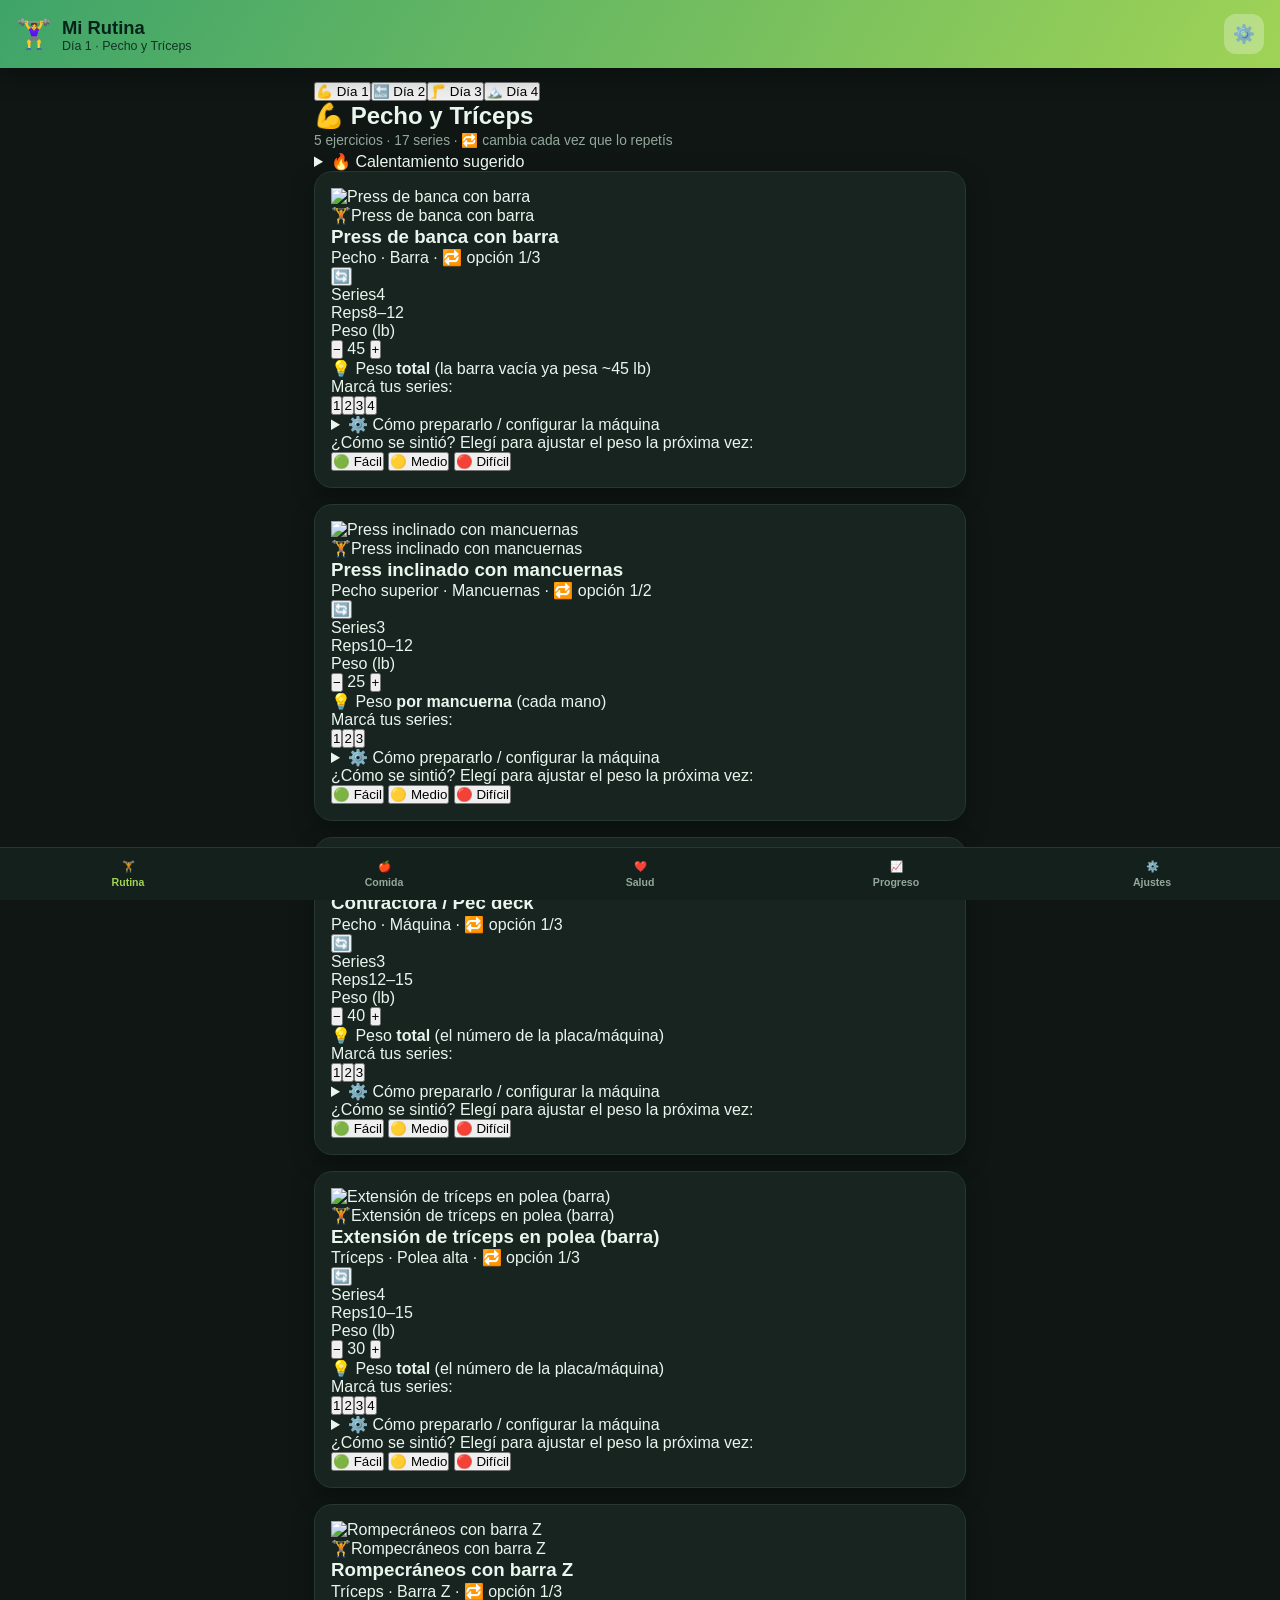
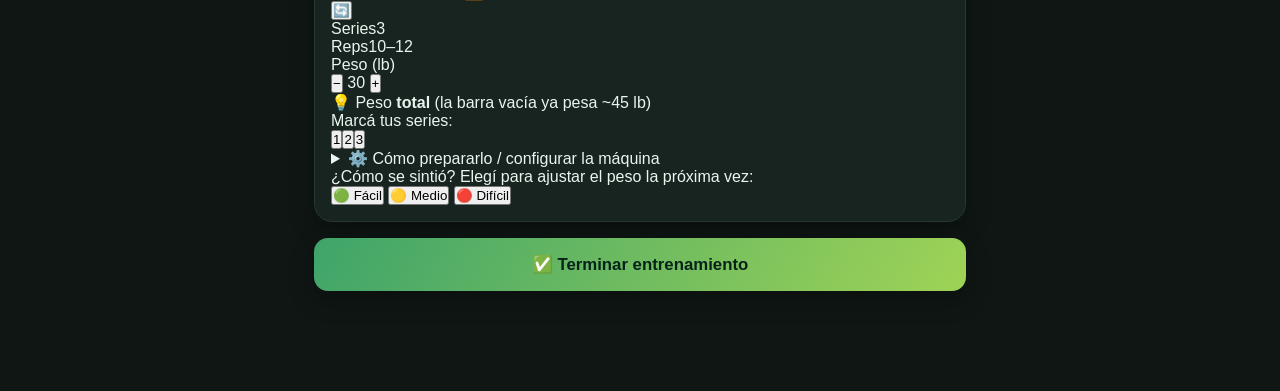
==== index.html @ 4eaa27d8 "Botón "Cargar mi receta" y sección "Romper ayuno" - 📋 Cargar mi receta: agrega los suplementos de la" ====
<!DOCTYPE html>
<html lang="es">
<head>
  <meta charset="UTF-8">
  <meta name="viewport" content="width=device-width, initial-scale=1.0, viewport-fit=cover">
  <meta name="theme-color" content="#0f1220">
  <title>Mi Rutina de Hipertrofia</title>
  <link rel="manifest" href="manifest.webmanifest">
  <link rel="icon" href="icon.svg" type="image/svg+xml">
  <link rel="apple-touch-icon" href="icon.svg">
  <link rel="stylesheet" href="css/styles.css">
</head>
<body>
  <!-- ================= HEADER ================= -->
  <header class="app-header">
    <div class="brand">
      <span class="logo">🏋️‍♀️</span>
      <div>
        <h1>Mi Rutina</h1>
        <p class="subtitle" id="headerSub">Hipertrofia · 4 días</p>
      </div>
    </div>
    <button class="icon-btn" id="settingsBtn" aria-label="Ajustes">⚙️</button>
  </header>

  <div id="storageWarn" class="storage-warn hidden">
    ⚠️ <strong>Tu navegador no está guardando los datos.</strong> Tus registros (agua, comida, entrenamientos) se van a perder al cerrar.
    Suele pasar en <strong>modo privado de Safari</strong>: salí del modo privado, o agregá la app a la pantalla de inicio. No borres los datos del sitio.
  </div>

  <!-- ================= VISTA: RUTINA ================= -->
  <main id="view-routine" class="view">
    <div class="day-tabs" id="dayTabs"></div>
    <div class="day-head" id="dayHead"></div>
    <div id="insightBanner" class="insight hidden"></div>
    <details class="warmup" id="warmupBox">
      <summary>🔥 Calentamiento sugerido</summary>
      <ul id="warmupList"></ul>
    </details>
    <div id="exerciseList" class="exercise-list"></div>
    <div class="finish-wrap">
      <button id="finishBtn" class="btn-primary big">✅ Terminar entrenamiento</button>
    </div>
  </main>

  <!-- ================= VISTA: PROGRESO ================= -->
  <main id="view-progress" class="view hidden">
    <h2 class="view-title">📈 Tu progreso</h2>
    <div class="stat-grid">
      <div class="stat"><span class="stat-num" id="statStreak">0</span><span class="stat-lbl">racha (días seguidos)</span></div>
      <div class="stat"><span class="stat-num" id="statSessions">0</span><span class="stat-lbl">entrenamientos</span></div>
      <div class="stat"><span class="stat-num" id="statVolume">0</span><span class="stat-lbl">volumen última sesión (lb)</span></div>
    </div>

    <section class="card">
      <h3>📊 Cumplimiento</h3>
      <div class="range-toggle">
        <button data-range="7" class="active">Semana</button>
        <button data-range="30">Mes</button>
      </div>
      <div class="comp-block">
        <h4>💧 Agua <span class="comp-pct" id="compWaterPct"></span></h4>
        <div id="compWater" class="chart"></div>
      </div>
      <div class="comp-block">
        <h4>💊 Vitaminas <span class="comp-pct" id="compSuppPct"></span></h4>
        <div id="compSupp" class="chart"></div>
      </div>
      <div class="comp-block">
        <h4>🍎 Porciones (macros) <span class="comp-pct" id="compPortPct"></span></h4>
        <div id="compPort" class="chart"></div>
      </div>
    </section>

    <section class="card">
      <h3>Volumen por sesión</h3>
      <div id="volChart" class="chart"></div>
    </section>

    <section class="card">
      <h3>⚖️ Peso corporal</h3>
      <div class="bw-form">
        <input type="number" id="bwInput" inputmode="decimal" placeholder="Ej: 62.5" step="0.1">
        <select id="bwUnit"><option value="kg">kg</option><option value="lb">lb</option></select>
        <button class="btn-primary" id="bwSave">Guardar</button>
      </div>
      <div id="bwChart" class="chart"></div>
    </section>

    <section class="card">
      <h3>🤸 Registrar otra actividad</h3>
      <p class="muted">¿Hiciste pilates, flow, pádel, cardio…? Registralo (cuenta para tu racha).</p>
      <div class="act-form">
        <select id="actType">
          <option>Pilates</option><option>Yoga / Flow</option><option>Pádel</option>
          <option>Spinning</option><option>Cardio</option><option>Caminata</option>
          <option>Funcional</option><option>Natación</option><option>Baile</option><option>Otro</option>
        </select>
        <input id="actMin" type="number" inputmode="numeric" placeholder="min">
        <button class="btn-primary" id="actAdd">Agregar</button>
      </div>
    </section>

    <section class="card">
      <h3>🕓 Historial reciente</h3>
      <div id="historyList" class="history"></div>
    </section>
  </main>

  <!-- ================= VISTA: AJUSTES ================= -->
  <main id="view-settings" class="view hidden">
    <h2 class="view-title">⚙️ Ajustes</h2>
    <section class="card">
      <label class="row-toggle">
        <span>Tema oscuro</span>
        <input type="checkbox" id="darkToggle" checked>
      </label>
      <label class="row-toggle">
        <span>Sonido del temporizador</span>
        <input type="checkbox" id="soundToggle" checked>
      </label>
      <label class="row-toggle">
        <span>Animar demostraciones</span>
        <input type="checkbox" id="animToggle" checked>
      </label>
      <label class="row-toggle">
        <span>🔁 Rotar ejercicios al repetir el día</span>
        <input type="checkbox" id="rotateToggle" checked>
      </label>
      <label class="row-toggle">
        <span>💍 Adaptar entrenamiento con Oura</span>
        <input type="checkbox" id="ouraAdaptToggle" checked>
      </label>
      <label class="row-toggle">
        <span>🌙 Adaptar entrenamiento con mi ciclo</span>
        <input type="checkbox" id="cycleAdaptToggle" checked>
      </label>
    </section>
    <section class="card">
      <h3>Tus datos</h3>
      <p class="muted">Todo se guarda solo en este celular. Exportá para tener un respaldo.</p>
      <div class="btn-row">
        <button class="btn-ghost" id="exportBtn">⬇️ Exportar respaldo</button>
        <button class="btn-ghost" id="importBtn">⬆️ Importar respaldo</button>
        <input type="file" id="importFile" accept="application/json" hidden>
      </div>
      <button class="btn-danger" id="resetBtn">🗑️ Borrar todo y reiniciar</button>
    </section>
    <section class="card">
      <h3>Sobre esta app</h3>
      <p class="muted">Rutina de hipertrofia de 4 días por semana, sin abdomen. Los pesos y repeticiones son una guía inicial: ajustalos a tu nivel. Ante dolor o dudas, consultá a un profesional.</p>
      <p class="muted" style="margin-top:10px">Versión: <strong id="appVer">—</strong></p>
    </section>
  </main>

  <!-- ================= VISTA: COMIDA ================= -->
  <main id="view-comida" class="view hidden">
    <h2 class="view-title">🍎 Comida</h2>

    <section class="card">
      <h3>Porciones de hoy <span class="today-tag" id="portionsDate"></span></h3>
      <p class="muted">Sumá cada porción que comés. Las metas son las de tu plan. <button class="reset-day" id="resetPortions">↺ reiniciar hoy</button></p>
      <div id="portionTracker"></div>
    </section>

    <section class="card">
      <h3>📋 Porciones por comida (tu plan)</h3>
      <div class="table-wrap">
        <table class="ptable">
          <thead><tr><th>Grupo</th><th>Des.</th><th>Comida</th><th>Cena</th></tr></thead>
          <tbody>
            <tr><td>Verduras</td><td>2</td><td>2</td><td>1</td></tr>
            <tr><td>Frutas</td><td>1</td><td>–</td><td>–</td></tr>
            <tr><td>Cereales / tubérc. / legum.</td><td>2</td><td>3</td><td>2–3</td></tr>
            <tr><td>Proteína</td><td>3</td><td>6</td><td>3</td></tr>
            <tr><td>Grasa y/o semillas</td><td>2</td><td>2</td><td>2</td></tr>
          </tbody>
        </table>
      </div>
    </section>

    <section class="card">
      <h3>⚖️ Registrar comida / gramajes</h3>
      <p class="muted">Buscá lo que comiste, mirá cuánto es 1 porción y tocá <strong>＋</strong> para sumarla a tu día.</p>
      <input id="equivSearch" class="full-input" placeholder="Ej: fage, arroz, carne, papa…">
      <div id="equivList"></div>
    </section>

    <section class="card">
      <h3>🔎 Buscar producto / marca (online)</h3>
      <p class="muted">Buscá un producto envasado. Uso la base abierta Open Food Facts y estimo tus porciones a partir de sus macros. Los carbohidratos se estiman como Cereales.</p>
      <div class="off-search">
        <input id="offSearch" class="full-input" placeholder="Ej: yogurt fage, barra proteica, avena…">
        <button class="btn-primary" id="offBtn">Buscar</button>
      </div>
      <div id="offResults"></div>
    </section>
  </main>

  <!-- ================= VISTA: SALUD ================= -->
  <main id="view-salud" class="view hidden">
    <h2 class="view-title">❤️ Salud</h2>
    <p class="muted" style="margin:0 4px 14px">Tus registros del día. Todo se guarda <strong>solo en este celular</strong>.</p>

    <section class="card">
      <h3>💧 Agua de hoy <span class="today-tag" id="waterDate"></span> <button class="reset-day" id="resetWater">↺ reiniciar</button></h3>
      <div class="water-row">
        <button class="w-btn big" id="waterMinus">−</button>
        <div class="water-count"><span id="waterCount">0</span><span class="water-goal"> / <span id="waterGoal">8</span> vasos</span></div>
        <button class="w-btn big" id="waterPlus">+</button>
      </div>
      <div class="water-dots" id="waterDots"></div>
      <label class="goal-label" style="margin-top:14px">Meta de vasos por día (1 vaso ≈ 250 ml)
        <input type="number" id="waterGoalInput" min="1" max="20" value="8">
      </label>
    </section>

    <section class="card">
      <h3>🍵 Romper ayuno</h3>
      <p class="muted">Marcá lo que tomás al romper el ayuno. Se reinicia cada día.</p>
      <div id="breakList"></div>
      <div class="supp-add" style="margin-top:8px"><input id="breakInput" class="full-input" placeholder="Agregar (ej: colágeno)…"><button class="btn-primary" id="breakAdd">＋</button></div>
    </section>

    <section class="card">
      <h3>💊 Vitaminas / Suplementos de hoy</h3>
      <p class="muted">Marcá la palomita cuando lo tomes. Se reinicia cada día.</p>
      <button class="btn-ghost" id="recetaBtn" style="margin-bottom:12px">📋 Cargar mi receta</button>
      <div class="supp-slot">
        <h4>🌅 Mañana</h4>
        <div id="suppList-manana"></div>
        <div class="supp-add"><input id="suppInput-manana" class="full-input" placeholder="Agregar a la mañana…"><button class="btn-primary" data-add="manana">＋</button></div>
      </div>
      <div class="supp-slot">
        <h4>☀️ Tarde</h4>
        <div id="suppList-tarde"></div>
        <div class="supp-add"><input id="suppInput-tarde" class="full-input" placeholder="Agregar a la tarde…"><button class="btn-primary" data-add="tarde">＋</button></div>
      </div>
      <div class="supp-slot">
        <h4>🌙 Noche</h4>
        <div id="suppList-noche"></div>
        <div class="supp-add"><input id="suppInput-noche" class="full-input" placeholder="Agregar a la noche…"><button class="btn-primary" data-add="noche">＋</button></div>
      </div>
    </section>

    <section class="card">
      <h3>💍 Oura</h3>
      <div id="ouraConnected" class="hidden">
        <div class="stat-grid">
          <div class="stat"><span class="stat-num" id="oReady">–</span><span class="stat-lbl">Readiness</span></div>
          <div class="stat"><span class="stat-num" id="oSleep">–</span><span class="stat-lbl">Sueño</span></div>
          <div class="stat"><span class="stat-num" id="oSteps">–</span><span class="stat-lbl">Pasos 👟</span></div>
        </div>
        <p class="muted" id="ouraMsg"></p>
        <div class="btn-row">
          <button class="btn-ghost" id="ouraRefresh">🔄 Actualizar</button>
          <button class="btn-ghost" id="ouraForget">Desconectar</button>
        </div>
      </div>
      <div id="ouraSetup">
        <p class="muted">Pegá tu <strong>Personal Access Token</strong> de Oura. Lo generás gratis en <strong>cloud.ouraring.com → Personal Access Tokens</strong>. Queda guardado solo en tu celular 🔒.</p>
        <input type="text" id="ouraToken" placeholder="Token de Oura" class="full-input" autocomplete="off">
        <details class="ex-setup" style="margin-top:8px">
          <summary>¿Da error al conectar? (proxy)</summary>
          <p class="muted">Si Oura bloquea la conexión desde el navegador, pegá acá la URL de un proxy (te ayudo a crearlo gratis):</p>
          <input type="text" id="ouraProxy" placeholder="https://tu-proxy.workers.dev" class="full-input" autocomplete="off">
        </details>
        <button class="btn-primary big" id="ouraConnect" style="margin-top:10px">Conectar Oura</button>
      </div>
    </section>

    <section class="card">
      <h3>🌙 Mi ciclo</h3>
      <div class="profile-grid">
        <label>Inicio de la última regla
          <input type="date" id="cStart">
        </label>
        <label>Duración del ciclo (días)
          <input type="number" id="cLen" min="20" max="45" value="28">
        </label>
        <label>Días de regla
          <input type="number" id="cPer" min="2" max="10" value="5">
        </label>
      </div>
      <button class="btn-primary big" id="cSave" style="margin-top:12px">Guardar mi ciclo</button>
      <div id="cycleResult" class="hidden">
        <div class="phase-badge" id="phaseBadge"></div>
        <div class="health-detail" id="cycleDetail"></div>
      </div>
      <p class="muted" style="margin-top:10px">💡 Es una guía: la ciencia del ciclo y el entrenamiento todavía es mixta y cada cuerpo es distinto. Combinalo siempre con cómo te sentís.</p>
    </section>

    <section class="card">
      <h3>⚖️ Registrar peso de hoy</h3>
      <div class="bw-form">
        <input type="number" id="bwInput2" inputmode="decimal" placeholder="Ej: 64.4" step="0.1">
        <select id="bwUnit2"><option value="kg">kg</option><option value="lb">lb</option></select>
        <button class="btn-primary" id="bwSave2">Guardar</button>
      </div>
      <p class="muted">Podés ver la evolución en la pestaña <strong>Progreso</strong>.</p>
    </section>

    <section class="card">
      <h3>Tu perfil</h3>
      <div class="profile-grid">
        <label>Sexo
          <select id="pSex"><option value="F">Mujer</option><option value="M">Hombre</option></select>
        </label>
        <label>Edad
          <input type="number" id="pAge" inputmode="numeric" placeholder="29">
        </label>
        <label>Altura (cm)
          <input type="number" id="pHeight" inputmode="numeric" placeholder="156">
        </label>
        <label>Peso (kg)
          <input type="number" id="pWeight" inputmode="decimal" step="0.1" placeholder="64.4">
        </label>
        <label>% Grasa (opcional)
          <input type="number" id="pFat" inputmode="decimal" step="0.1" placeholder="41">
        </label>
        <label>Actividad
          <select id="pAct">
            <option value="1.2">Sedentaria</option>
            <option value="1.375" selected>Ligera (1-3 días)</option>
            <option value="1.55">Moderada (3-5 días)</option>
            <option value="1.725">Alta (6-7 días)</option>
          </select>
        </label>
      </div>
      <label class="goal-label">Mi objetivo
        <select id="pGoal">
          <option value="perder">Bajar grasa</option>
          <option value="recomp" selected>Recomposición (bajar grasa + músculo)</option>
          <option value="ganar">Ganar músculo</option>
        </select>
      </label>
      <button class="btn-primary big" id="pSave" style="margin-top:12px">Calcular mis objetivos</button>
    </section>

    <section class="card hidden" id="healthResults">
      <h3>Tus objetivos personalizados</h3>
      <div class="stat-grid">
        <div class="stat"><span class="stat-num" id="rProtein">–</span><span class="stat-lbl">proteína g/día 🥩</span></div>
        <div class="stat"><span class="stat-num" id="rKcal">–</span><span class="stat-lbl">calorías/día 🔥</span></div>
        <div class="stat"><span class="stat-num" id="rImc">–</span><span class="stat-lbl">IMC</span></div>
      </div>
      <div class="health-detail" id="healthDetail"></div>
      <p class="muted" style="margin-top:12px">💡 Es una guía general basada en fórmulas estándar, no una indicación médica. Para un plan a medida consultá a un nutricionista o médico.</p>
    </section>
  </main>

  <!-- ================= TEMPORIZADOR DE DESCANSO ================= -->
  <div id="restBar" class="rest-bar hidden">
    <span class="rest-label">Descanso</span>
    <span class="rest-time" id="restTime">01:30</span>
    <button class="rest-btn" id="restMinus">-15s</button>
    <button class="rest-btn" id="restPlus">+15s</button>
    <button class="rest-btn skip" id="restSkip">Saltar</button>
  </div>

  <!-- ================= NAV INFERIOR ================= -->
  <nav class="bottom-nav">
    <button class="nav-btn active" data-view="routine"><span>🏋️</span>Rutina</button>
    <button class="nav-btn" data-view="comida"><span>🍎</span>Comida</button>
    <button class="nav-btn" data-view="salud"><span>❤️</span>Salud</button>
    <button class="nav-btn" data-view="progress"><span>📈</span>Progreso</button>
    <button class="nav-btn" data-view="settings"><span>⚙️</span>Ajustes</button>
  </nav>

  <!-- ================= MODAL: CAMBIAR EJERCICIO ================= -->
  <div id="swapModal" class="modal hidden">
    <div class="modal-card">
      <div class="modal-head">
        <h3>Cambiar ejercicio</h3>
        <button class="icon-btn" id="swapClose">✕</button>
      </div>
      <div id="swapOptions" class="swap-options"></div>
    </div>
  </div>

  <!-- Toast -->
  <div id="toast" class="toast hidden"></div>

  <script src="js/data.js"></script>
  <script src="js/app.js"></script>
</body>
</html>
---- css/styles.css ----
/* ============================================================
   SuperCasa — estilos
   ============================================================ */
:root {
  --bg: #0f1614;
  --bg2: #14201b;
  --card: #182420;
  --card2: #1f2f28;
  --txt: #eaf5ee;
  --muted: #93a89c;
  --accent: #3fa46a;
  --accent2: #9fd356;
  --line: #26382f;
  --green: #34d399;
  --yellow: #fbbf24;
  --red: #f87171;
  --radius: 18px;
  --shadow: 0 8px 24px rgba(0,0,0,.28);
}
body.light {
  --bg: #f4f7f2; --bg2: #ffffff; --card: #ffffff; --card2: #eef4ea;
  --txt: #16231d; --muted: #5c6f64; --line: #dfe8dc; --shadow: 0 6px 20px rgba(40,80,60,.10);
}

* { box-sizing: border-box; margin: 0; padding: 0; }
html, body { -webkit-text-size-adjust: 100%; max-width: 100%; overflow-x: hidden; }
input, select, textarea { max-width: 100%; font-family: inherit; }
body {
  font-family: -apple-system, BlinkMacSystemFont, "Segoe UI", Roboto, "Helvetica Neue", Arial, sans-serif;
  background: var(--bg);
  color: var(--txt);
  padding-bottom: 92px;
  min-height: 100vh;
  -webkit-tap-highlight-color: transparent;
  transition: background .25s, color .25s;
}
h1, h2, h3, h4 { line-height: 1.25; }
.muted { color: var(--muted); font-size: .86rem; line-height: 1.5; }
.hidden { display: none !important; }
.center { text-align: center; }

/* ---------- Header ---------- */
.app-header {
  position: sticky; top: 0; z-index: 30;
  display: flex; align-items: center; justify-content: space-between;
  padding: 14px 16px;
  padding-top: max(14px, env(safe-area-inset-top));
  background: linear-gradient(120deg, var(--accent), var(--accent2));
  color: #06231a;
  box-shadow: var(--shadow);
}
.brand { display: flex; align-items: center; gap: 10px; }
.logo { font-size: 1.8rem; }
.app-header h1 { font-size: 1.15rem; font-weight: 800; }
.subtitle { font-size: .78rem; opacity: .85; }
.icon-btn {
  background: rgba(255,255,255,.28); border: none; color: #06231a;
  width: 40px; height: 40px; border-radius: 12px; font-size: 1.1rem; cursor: pointer;
}
.storage-warn { background: color-mix(in srgb, var(--red) 90%, #000); color: #fff; font-size: .82rem; line-height: 1.45; padding: 12px 16px; }

/* ---------- Vistas ---------- */
.view { max-width: 680px; margin: 0 auto; padding: 14px 14px 8px; }
.view-title { font-size: 1.3rem; margin: 6px 4px 6px; }
.view-sub { margin: 0 4px 14px; }

/* ---------- Banner recordatorio ---------- */
.reminder {
  background: linear-gradient(120deg, color-mix(in srgb, var(--accent) 26%, var(--card)), color-mix(in srgb, var(--accent2) 26%, var(--card)));
  border: 1px solid var(--line); border-radius: 14px; padding: 14px; margin: 0 4px 14px;
  display: flex; flex-direction: column; gap: 10px;
}
.reminder p { font-size: .9rem; line-height: 1.45; }
.reminder .btn-row { margin: 0; }

/* ---------- Card genérica ---------- */
.card { background: var(--card); border: 1px solid var(--line); border-radius: var(--radius); box-shadow: var(--shadow); }
.view .card { padding: 16px; margin-bottom: 16px; }
.view .card > h3 { font-size: 1rem; margin-bottom: 12px; }
.card-head { display: flex; justify-content: space-between; align-items: center; gap: 10px; margin-bottom: 12px; }
.card-head h3 { font-size: 1rem; }

/* ---------- Botones ---------- */
.btn-primary {
  background: linear-gradient(120deg, var(--accent), var(--accent2)); color: #06231a; border: none;
  border-radius: 14px; padding: 12px 18px; font-size: .95rem; font-weight: 800; cursor: pointer;
}
.btn-primary.big { width: 100%; padding: 16px; font-size: 1.05rem; box-shadow: var(--shadow); }
.btn-ghost { background: var(--card2); border: 1px solid var(--line); color: var(--txt); border-radius: 12px; padding: 10px 14px; font-size: .88rem; cursor: pointer; }
.btn-ghost.sm { padding: 7px 10px; font-size: .78rem; border-radius: 10px; }
.btn-danger { background: color-mix(in srgb, var(--red) 85%, #000); color: #fff; border: none; border-radius: 12px; padding: 12px 16px; font-weight: 600; cursor: pointer; width: 100%; margin-top: 8px; }
.btn-row { display: flex; gap: 8px; flex-wrap: wrap; margin: 10px 0; }
.fab {
  position: fixed; right: 16px; bottom: calc(84px + env(safe-area-inset-bottom)); z-index: 41;
  width: 58px; height: 58px; border-radius: 20px; border: none; cursor: pointer;
  background: linear-gradient(120deg, var(--accent), var(--accent2)); color: #06231a;
  font-size: 1.9rem; font-weight: 700; line-height: 1; box-shadow: var(--shadow);
}

/* ---------- Inputs ---------- */
.full-input, .field input, .field select, .field textarea {
  width: 100%; background: var(--card2); border: 1px solid var(--line); border-radius: 10px;
  color: var(--txt); padding: 11px 10px; font-size: 1rem;
}
.field { display: flex; flex-direction: column; gap: 6px; font-size: .78rem; color: var(--muted); font-weight: 700; margin-bottom: 12px; min-width: 0; }
.field textarea { min-height: 84px; resize: vertical; line-height: 1.5; }
.field-row { display: flex; gap: 10px; }
.field-row .field { flex: 1; }

/* ---------- Buscador ---------- */
.search-row { display: flex; gap: 8px; margin-bottom: 12px; }
.search-row input { flex: 1; }
.chips { display: flex; gap: 8px; flex-wrap: wrap; margin-bottom: 14px; }
.chip {
  background: var(--card2); border: 1px solid var(--line); color: var(--muted);
  border-radius: 999px; padding: 7px 12px; font-size: .8rem; font-weight: 600; cursor: pointer;
}
.chip.on { background: linear-gradient(120deg, var(--accent), var(--accent2)); color: #06231a; border-color: transparent; }

/* ---------- Lista de recetas ---------- */
.recipe-grid { display: grid; grid-template-columns: repeat(auto-fill, minmax(150px, 1fr)); gap: 12px; }
.recipe-card {
  background: var(--card); border: 1px solid var(--line); border-radius: 16px; overflow: hidden;
  box-shadow: var(--shadow); cursor: pointer; text-align: left; color: var(--txt); padding: 0;
  display: flex; flex-direction: column;
}
.rc-thumb {
  position: relative; width: 100%; aspect-ratio: 4/3; background: var(--card2);
  display: flex; align-items: center; justify-content: center; font-size: 2.4rem; overflow: hidden;
}
.rc-thumb img { width: 100%; height: 100%; object-fit: cover; }
.rc-badge { position: absolute; top: 6px; right: 6px; background: rgba(0,0,0,.55); color: #fff; border-radius: 8px; padding: 2px 6px; font-size: .8rem; }
.rc-body { padding: 10px 11px 12px; display: flex; flex-direction: column; gap: 4px; flex: 1; }
.rc-name { font-weight: 700; font-size: .92rem; line-height: 1.3; }
.rc-meta { font-size: .72rem; color: var(--muted); }
.rc-fav { position: absolute; top: 6px; left: 6px; font-size: 1rem; }

.empty { text-align: center; padding: 26px 16px; color: var(--muted); font-size: .9rem; line-height: 1.6; }
.empty .big-emoji { font-size: 2.6rem; display: block; margin-bottom: 8px; }

/* ---------- Detalle de receta ---------- */
.detail-hero { position: relative; }
.photo-strip { display: flex; gap: 8px; overflow-x: auto; padding-bottom: 4px; }
.photo-strip img { height: 160px; border-radius: 12px; object-fit: cover; flex-shrink: 0; }
.photo-wrap { position: relative; flex-shrink: 0; }
.photo-del { position: absolute; top: 6px; right: 6px; background: rgba(0,0,0,.6); color: #fff; border: none; border-radius: 8px; width: 26px; height: 26px; cursor: pointer; }
.link-row { display: flex; align-items: center; gap: 10px; background: var(--card2); border-radius: 12px; padding: 10px 12px; margin-top: 10px; }
.link-row a { color: var(--accent2); text-decoration: none; font-weight: 700; font-size: .88rem; word-break: break-all; }

.ing-row { display: flex; align-items: center; gap: 8px; padding: 9px 0; border-bottom: 1px solid var(--line); }
.ing-row:last-child { border-bottom: none; }
.ing-name { flex: 1; font-size: .9rem; min-width: 0; }
.ing-qty { color: var(--accent2); font-size: .85rem; font-weight: 700; white-space: nowrap; }
.ing-aisle { font-size: .7rem; color: var(--muted); }
.ing-del { background: none; border: none; color: var(--muted); font-size: 1rem; cursor: pointer; padding: 4px; }

.ing-edit { display: grid; grid-template-columns: 1fr 62px 84px 34px; gap: 6px; align-items: center; margin-bottom: 8px; }
.ing-edit input, .ing-edit select {
  background: var(--card2); border: 1px solid var(--line); border-radius: 9px; color: var(--txt);
  padding: 9px 7px; font-size: .88rem; min-width: 0; width: 100%;
}
.ing-edit .ing-del { justify-self: center; }

/* ---------- Semana ---------- */
.week-switch { display: flex; gap: 8px; margin-bottom: 14px; }
.week-switch button { flex: 1; background: var(--card2); border: 1px solid var(--line); color: var(--muted); border-radius: 12px; padding: 10px; font-weight: 700; cursor: pointer; font-size: .85rem; }
.week-switch button.active { background: linear-gradient(120deg, var(--accent), var(--accent2)); color: #06231a; border-color: transparent; }

.day-block { background: var(--card); border: 1px solid var(--line); border-radius: 16px; padding: 12px 14px; margin-bottom: 10px; box-shadow: var(--shadow); }
.day-block.today { border-color: var(--accent2); }
.day-block-head { display: flex; align-items: center; justify-content: space-between; gap: 8px; margin-bottom: 6px; }
.day-block-head h4 { font-size: .95rem; }
.day-block-head .today-tag { font-size: .68rem; color: var(--accent2); font-weight: 800; text-transform: uppercase; }
.plan-item { display: flex; align-items: center; gap: 10px; background: var(--card2); border-radius: 12px; padding: 8px 10px; margin-top: 8px; }
.plan-emoji { font-size: 1.3rem; }
.plan-info { flex: 1; min-width: 0; }
.plan-name { font-size: .88rem; font-weight: 700; }
.plan-sub { font-size: .72rem; color: var(--muted); }
.people-ctrl { display: flex; align-items: center; gap: 5px; flex-shrink: 0; }
.people-btn { width: 28px; height: 28px; border-radius: 8px; border: none; background: var(--accent); color: #06231a; font-size: 1.1rem; font-weight: 800; line-height: 1; cursor: pointer; }
.people-num { min-width: 34px; text-align: center; font-weight: 800; font-size: .9rem; }
.plan-del { background: none; border: none; color: var(--muted); font-size: 1rem; cursor: pointer; padding: 4px; flex-shrink: 0; }
.add-to-day { background: none; border: 1px dashed var(--line); color: var(--muted); border-radius: 10px; padding: 8px; width: 100%; margin-top: 8px; font-size: .82rem; cursor: pointer; font-weight: 600; }

/* ---------- Refri ---------- */
.pantry-list { display: flex; flex-direction: column; gap: 8px; }
.pantry-row { display: flex; align-items: center; gap: 10px; background: var(--card2); border-radius: 10px; padding: 9px 11px; }
.pantry-name { flex: 1; font-size: .88rem; font-weight: 600; min-width: 0; }
.pantry-qty { font-size: .8rem; color: var(--accent2); font-weight: 700; }
.pantry-add { display: grid; grid-template-columns: 1fr 66px 88px 48px; gap: 6px; margin-top: 10px; }
.pantry-add input, .pantry-add select {
  background: var(--card2); border: 1px solid var(--line); border-radius: 10px; color: var(--txt);
  padding: 10px 8px; font-size: .9rem; min-width: 0; width: 100%;
}
.pantry-add button { border: none; border-radius: 10px; background: var(--accent); color: #06231a; font-size: 1.2rem; font-weight: 800; cursor: pointer; }

/* ---------- Lista del súper ---------- */
.list-progress { display: flex; align-items: center; gap: 10px; margin-bottom: 14px; }
.progress-track { flex: 1; height: 12px; background: var(--card2); border-radius: 8px; overflow: hidden; }
.progress-fill { height: 100%; background: linear-gradient(90deg, var(--accent), var(--accent2)); border-radius: 8px; transition: width .2s; }
.progress-txt { font-size: .8rem; color: var(--muted); font-weight: 700; white-space: nowrap; }

.aisle { margin-bottom: 16px; }
.aisle h4 { font-size: .92rem; margin-bottom: 8px; display: flex; align-items: center; gap: 6px; }
.aisle-count { color: var(--muted); font-weight: 600; font-size: .78rem; }
.buy-row { display: flex; align-items: center; gap: 10px; padding: 10px 11px; background: var(--card2); border-radius: 11px; margin-bottom: 7px; }
.buy-row.on { opacity: .5; }
.buy-check {
  width: 30px; height: 30px; border-radius: 9px; border: 2px solid var(--accent2); background: transparent;
  color: var(--green); font-size: 1rem; font-weight: 800; cursor: pointer; flex-shrink: 0; line-height: 1;
}
.buy-row.on .buy-check { background: var(--green); border-color: var(--green); color: #06281c; }
.buy-info { flex: 1; min-width: 0; }
.buy-name { font-size: .89rem; font-weight: 600; }
.buy-row.on .buy-name { text-decoration: line-through; }
.buy-why { font-size: .7rem; color: var(--muted); }
.buy-qty { font-size: .85rem; font-weight: 800; color: var(--accent2); white-space: nowrap; }
.have-note { font-size: .78rem; color: var(--muted); background: var(--card2); border-radius: 10px; padding: 10px 12px; line-height: 1.5; }

/* ---------- Ajustes ---------- */
.row-toggle { display: flex; justify-content: space-between; align-items: center; gap: 12px; padding: 12px 0; border-bottom: 1px solid var(--line); }
.row-toggle:last-child { border-bottom: none; }
.row-toggle span { font-size: .9rem; }
.row-toggle input[type=checkbox] { width: 46px; height: 26px; appearance: none; -webkit-appearance: none; background: var(--line); border-radius: 20px; position: relative; cursor: pointer; transition: .2s; flex-shrink: 0; }
.row-toggle input[type=checkbox]:checked { background: var(--accent); }
.row-toggle input[type=checkbox]::after { content:''; position: absolute; top: 3px; left: 3px; width: 20px; height: 20px; background: #fff; border-radius: 50%; transition: .2s; }
.row-toggle input[type=checkbox]:checked::after { left: 23px; }
.row-toggle input[type=number] { width: 74px; background: var(--card2); border: 1px solid var(--line); border-radius: 10px; color: var(--txt); padding: 8px; font-size: .95rem; }

/* ---------- Nav inferior ---------- */
.bottom-nav {
  position: fixed; bottom: 0; left: 0; right: 0; z-index: 40;
  display: flex; justify-content: space-around;
  background: var(--bg2); border-top: 1px solid var(--line);
  padding: 8px 0 max(8px, env(safe-area-inset-bottom));
}
.nav-btn { flex: 1; background: none; border: none; color: var(--muted); font-size: .66rem; font-weight: 700; display: flex; flex-direction: column; align-items: center; gap: 3px; cursor: pointer; padding: 4px 2px; position: relative; }
.nav-btn span.ico { font-size: 1.3rem; }
.nav-btn.active { color: var(--accent2); }
.nav-badge { position: absolute; top: 0; right: 22%; background: var(--accent2); color: #06231a; border-radius: 999px; font-size: .6rem; font-weight: 800; padding: 1px 5px; }

/* ---------- Modal ---------- */
.modal { position: fixed; inset: 0; z-index: 60; background: rgba(0,0,0,.55); display: flex; align-items: flex-end; justify-content: center; }
.modal-card { background: var(--bg2); width: 100%; max-width: 620px; border-radius: 20px 20px 0 0; padding: 16px 16px calc(16px + env(safe-area-inset-bottom)); max-height: 88vh; overflow-y: auto; }
.modal-head { display: flex; justify-content: space-between; align-items: center; gap: 10px; margin-bottom: 14px; }
.modal-head h3 { font-size: 1.05rem; }
.modal-close { background: var(--card2); border: 1px solid var(--line); color: var(--txt); width: 36px; height: 36px; border-radius: 10px; font-size: 1rem; cursor: pointer; flex-shrink: 0; }
.pick-list { display: flex; flex-direction: column; gap: 8px; }
.pick-opt { display: flex; align-items: center; gap: 12px; background: var(--card); border: 1px solid var(--line); border-radius: 12px; padding: 9px 11px; cursor: pointer; text-align: left; color: var(--txt); width: 100%; }
.pick-opt .pick-emoji { font-size: 1.4rem; }
.pick-opt img { width: 46px; height: 46px; border-radius: 9px; object-fit: cover; flex-shrink: 0; }
.pick-name { font-weight: 700; font-size: .92rem; }
.pick-sub { font-size: .74rem; color: var(--muted); }

/* ---------- Toast ---------- */
.toast {
  position: fixed; bottom: 150px; left: 50%; transform: translateX(-50%); z-index: 70;
  background: var(--txt); color: var(--bg); padding: 12px 18px; border-radius: 12px;
  font-size: .86rem; font-weight: 700; box-shadow: var(--shadow); max-width: calc(100% - 32px);
  text-align: center; animation: pop .2s ease;
}
@keyframes pop { from { transform: translate(-50%,10px); opacity: 0; } to { transform: translate(-50%,0); opacity: 1; } }

@media (max-width: 360px) {
  .ing-edit { grid-template-columns: 1fr 54px 74px 30px; }
  .pantry-add { grid-template-columns: 1fr 56px 76px 42px; }
}
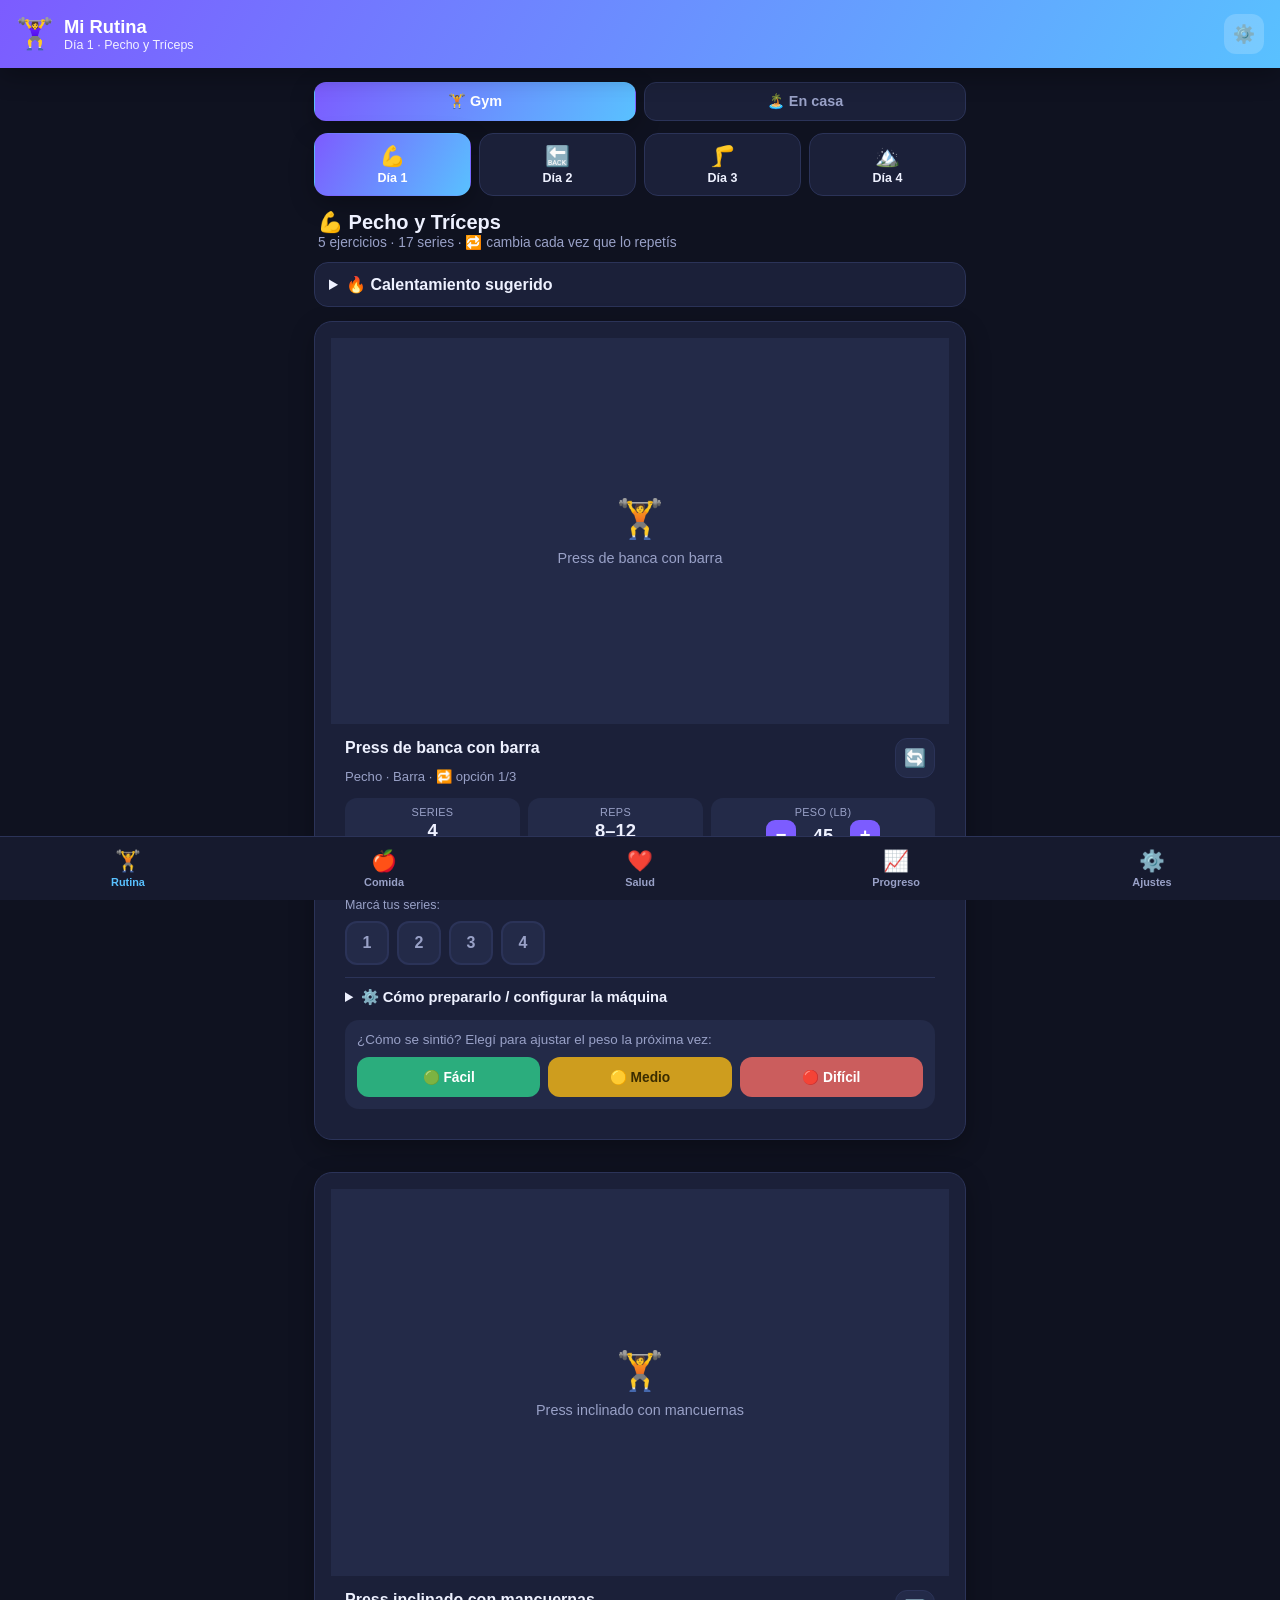
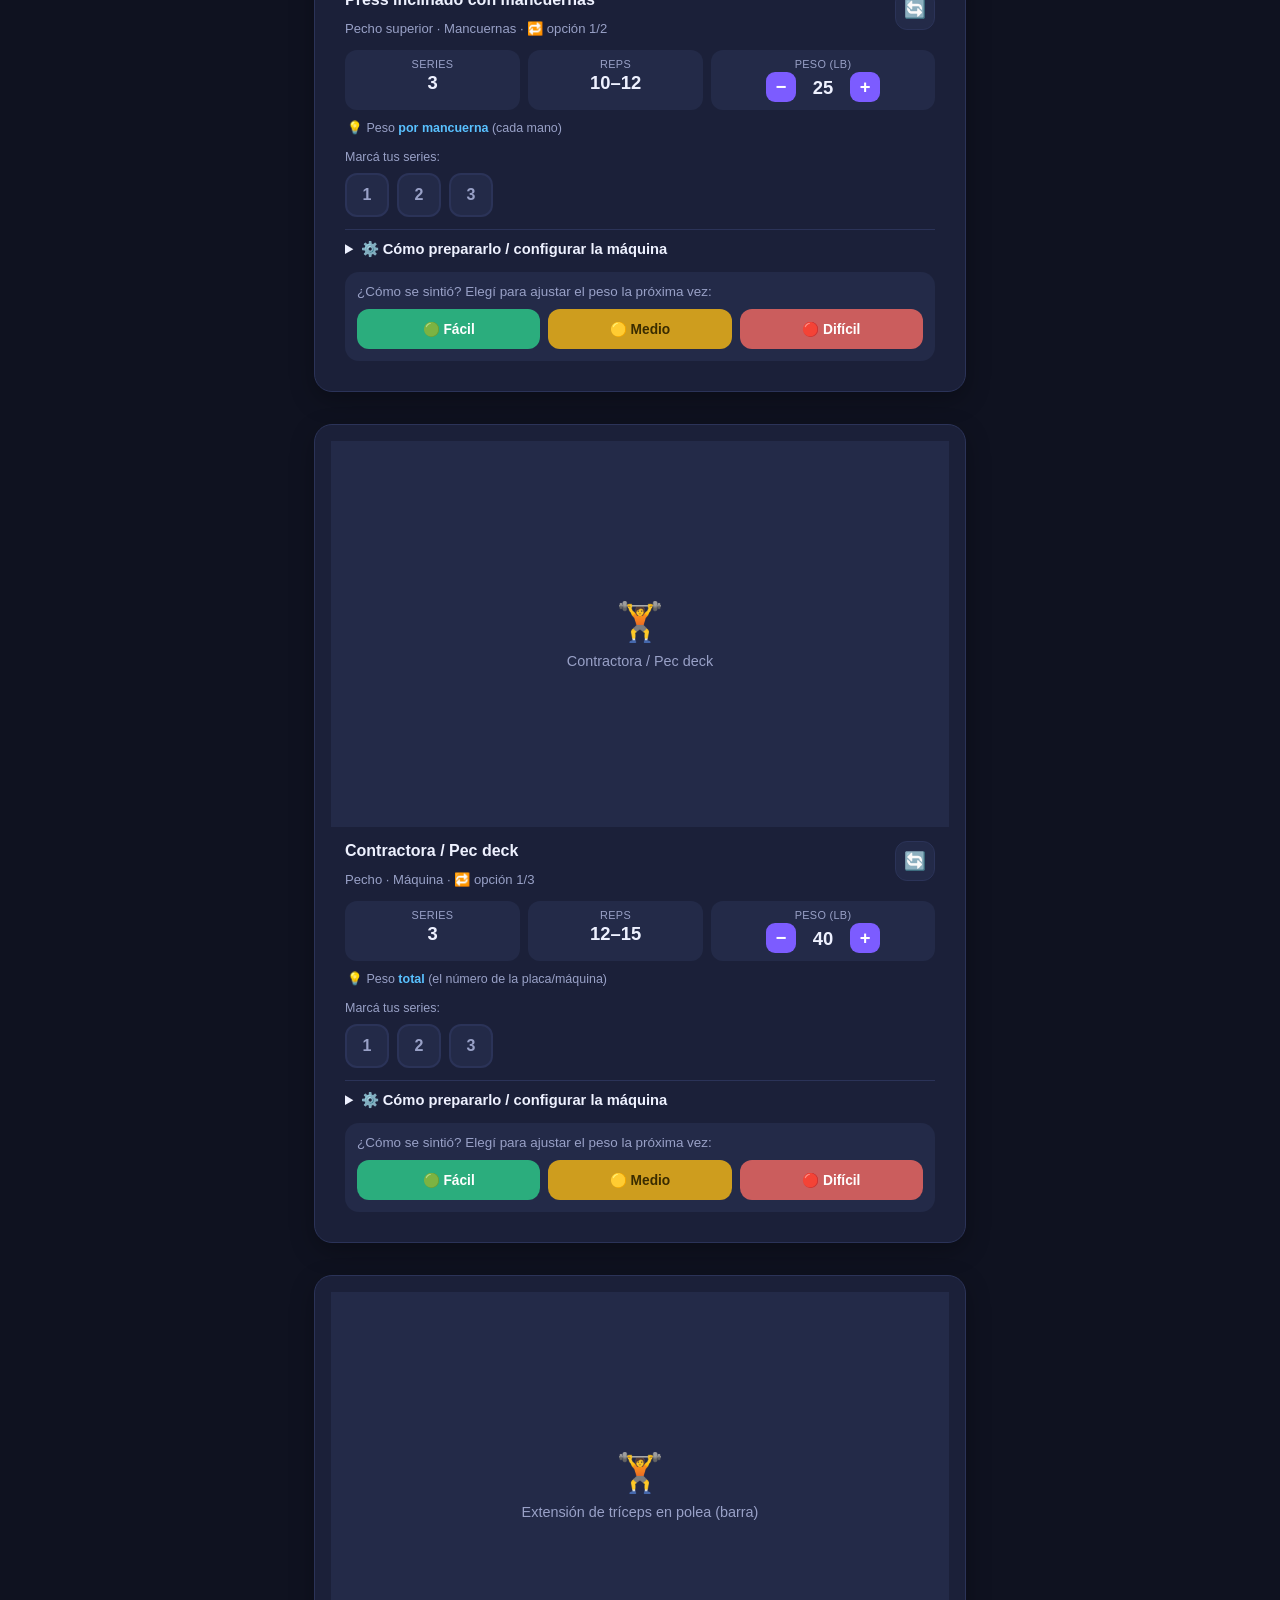
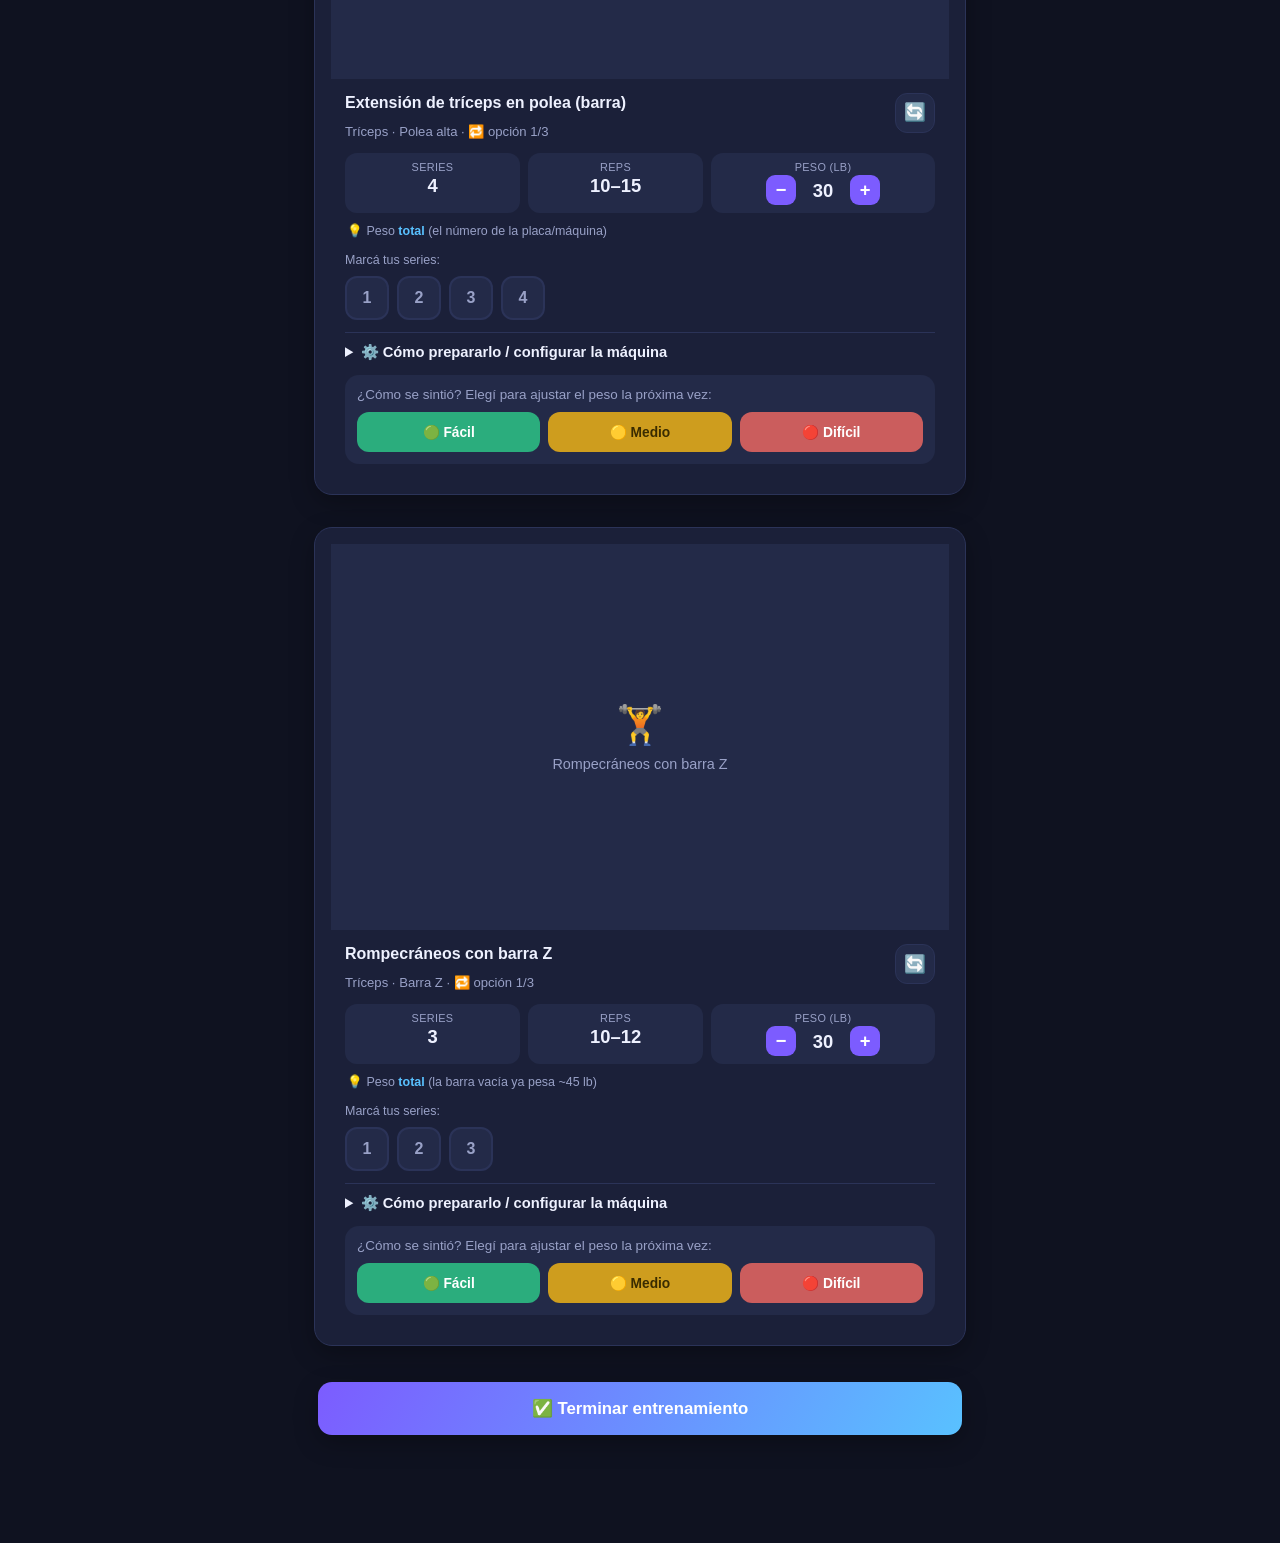
==== commit e0837a74: "Rutina "En casa/Viaje" con bandas, pelota y mancuernas livianas - Nueva rutina de 4 días (c1-c4) con" ====
--- a/index.html
+++ b/index.html
@@ -8,7 +8,7 @@
   <link rel="manifest" href="manifest.webmanifest">
   <link rel="icon" href="icon.svg" type="image/svg+xml">
   <link rel="apple-touch-icon" href="icon.svg">
-  <link rel="stylesheet" href="css/styles.css">
+  <link rel="stylesheet" href="css/styles.css?v=14">
 </head>
 <body>
   <!-- ================= HEADER ================= -->
@@ -30,6 +30,10 @@
 
   <!-- ================= VISTA: RUTINA ================= -->
   <main id="view-routine" class="view">
+    <div class="mode-toggle">
+      <button data-mode="gym" class="active">🏋️ Gym</button>
+      <button data-mode="casa">🏝️ En casa</button>
+    </div>
     <div class="day-tabs" id="dayTabs"></div>
     <div class="day-head" id="dayHead"></div>
     <div id="insightBanner" class="insight hidden"></div>
@@ -381,7 +385,7 @@
   <!-- Toast -->
   <div id="toast" class="toast hidden"></div>
 
-  <script src="js/data.js"></script>
-  <script src="js/app.js"></script>
+  <script src="js/data.js?v=14"></script>
+  <script src="js/app.js?v=14"></script>
 </body>
 </html>
--- a/css/styles.css
+++ b/css/styles.css
@@ -1,16 +1,16 @@
 /* ============================================================
-   SuperCasa — estilos
+   Mi Rutina de Hipertrofia — estilos
    ============================================================ */
 :root {
-  --bg: #0f1614;
-  --bg2: #14201b;
-  --card: #182420;
-  --card2: #1f2f28;
-  --txt: #eaf5ee;
-  --muted: #93a89c;
-  --accent: #3fa46a;
-  --accent2: #9fd356;
-  --line: #26382f;
+  --bg: #0f1220;
+  --bg2: #161a2e;
+  --card: #1b2039;
+  --card2: #232a48;
+  --txt: #eef1ff;
+  --muted: #99a1c7;
+  --accent: #7c5cff;
+  --accent2: #59c1ff;
+  --line: #2b3358;
   --green: #34d399;
   --yellow: #fbbf24;
   --red: #f87171;
@@ -18,13 +18,13 @@
   --shadow: 0 8px 24px rgba(0,0,0,.28);
 }
 body.light {
-  --bg: #f4f7f2; --bg2: #ffffff; --card: #ffffff; --card2: #eef4ea;
-  --txt: #16231d; --muted: #5c6f64; --line: #dfe8dc; --shadow: 0 6px 20px rgba(40,80,60,.10);
+  --bg: #f3f4fb; --bg2: #ffffff; --card: #ffffff; --card2: #f0f2fb;
+  --txt: #1a1e33; --muted: #5a6187; --line: #e2e5f2; --shadow: 0 6px 20px rgba(60,60,120,.12);
 }
 
 * { box-sizing: border-box; margin: 0; padding: 0; }
 html, body { -webkit-text-size-adjust: 100%; max-width: 100%; overflow-x: hidden; }
-input, select, textarea { max-width: 100%; font-family: inherit; }
+input, select, textarea { max-width: 100%; }
 body {
   font-family: -apple-system, BlinkMacSystemFont, "Segoe UI", Roboto, "Helvetica Neue", Arial, sans-serif;
   background: var(--bg);
@@ -34,198 +34,301 @@
   -webkit-tap-highlight-color: transparent;
   transition: background .25s, color .25s;
 }
-h1, h2, h3, h4 { line-height: 1.25; }
-.muted { color: var(--muted); font-size: .86rem; line-height: 1.5; }
+h1, h2, h3 { line-height: 1.2; }
+.muted { color: var(--muted); font-size: .86rem; }
 .hidden { display: none !important; }
-.center { text-align: center; }
 
 /* ---------- Header ---------- */
 .app-header {
   position: sticky; top: 0; z-index: 30;
   display: flex; align-items: center; justify-content: space-between;
-  padding: 14px 16px;
+  padding: 14px 16px calc(14px + env(safe-area-inset-top));
   padding-top: max(14px, env(safe-area-inset-top));
   background: linear-gradient(120deg, var(--accent), var(--accent2));
-  color: #06231a;
+  color: #fff;
   box-shadow: var(--shadow);
 }
 .brand { display: flex; align-items: center; gap: 10px; }
-.logo { font-size: 1.8rem; }
+.logo { font-size: 1.9rem; }
 .app-header h1 { font-size: 1.15rem; font-weight: 800; }
-.subtitle { font-size: .78rem; opacity: .85; }
+.subtitle { font-size: .78rem; opacity: .9; }
 .icon-btn {
-  background: rgba(255,255,255,.28); border: none; color: #06231a;
+  background: rgba(255,255,255,.18); border: none; color: #fff;
   width: 40px; height: 40px; border-radius: 12px; font-size: 1.1rem; cursor: pointer;
 }
-.storage-warn { background: color-mix(in srgb, var(--red) 90%, #000); color: #fff; font-size: .82rem; line-height: 1.45; padding: 12px 16px; }
+.storage-warn { background: color-mix(in srgb, var(--red) 90%, #000); color: #fff; font-size: .82rem; line-height: 1.4; padding: 12px 16px; }
 
 /* ---------- Vistas ---------- */
 .view { max-width: 680px; margin: 0 auto; padding: 14px 14px 8px; }
-.view-title { font-size: 1.3rem; margin: 6px 4px 6px; }
-.view-sub { margin: 0 4px 14px; }
-
-/* ---------- Banner recordatorio ---------- */
-.reminder {
-  background: linear-gradient(120deg, color-mix(in srgb, var(--accent) 26%, var(--card)), color-mix(in srgb, var(--accent2) 26%, var(--card)));
-  border: 1px solid var(--line); border-radius: 14px; padding: 14px; margin: 0 4px 14px;
-  display: flex; flex-direction: column; gap: 10px;
-}
-.reminder p { font-size: .9rem; line-height: 1.45; }
-.reminder .btn-row { margin: 0; }
-
-/* ---------- Card genérica ---------- */
+.view-title { font-size: 1.3rem; margin: 6px 4px 14px; }
+
+/* ---------- Tabs de días ---------- */
+.mode-toggle { display: flex; gap: 8px; margin-bottom: 12px; }
+.mode-toggle button { flex: 1; background: var(--card); border: 1px solid var(--line); color: var(--muted); border-radius: 12px; padding: 10px; font-weight: 700; font-size: .9rem; cursor: pointer; }
+.mode-toggle button.active { background: linear-gradient(120deg, var(--accent), var(--accent2)); color: #fff; border-color: transparent; box-shadow: var(--shadow); }
+
+.day-tabs { display: grid; grid-template-columns: repeat(4,1fr); gap: 8px; margin-bottom: 14px; }
+.day-tab {
+  background: var(--card); border: 1px solid var(--line); border-radius: 14px;
+  padding: 10px 4px; cursor: pointer; color: var(--txt);
+  display: flex; flex-direction: column; align-items: center; gap: 3px; transition: .15s;
+}
+.day-tab .dt-emoji { font-size: 1.25rem; }
+.day-tab .dt-name { font-size: .78rem; font-weight: 600; }
+.day-tab.active { background: linear-gradient(120deg, var(--accent), var(--accent2)); color: #fff; border-color: transparent; box-shadow: var(--shadow); }
+.day-tab.done { border-color: var(--green); }
+.day-tab.done .dt-name { color: var(--green); }
+.day-tab.done.active .dt-name { color: #fff; }
+
+.day-head { margin: 0 4px 12px; }
+.day-head h2 { font-size: 1.25rem; }
+
+/* ---------- Calentamiento ---------- */
+.warmup {
+  background: var(--card); border: 1px solid var(--line); border-radius: 14px;
+  padding: 12px 14px; margin-bottom: 14px;
+}
+.warmup summary { cursor: pointer; font-weight: 600; }
+.warmup ul { margin: 10px 0 2px 18px; color: var(--muted); font-size: .88rem; }
+.warmup li { margin: 4px 0; }
+
+/* ---------- Card / ejercicio ---------- */
 .card { background: var(--card); border: 1px solid var(--line); border-radius: var(--radius); box-shadow: var(--shadow); }
+.exercise-list { display: flex; flex-direction: column; gap: 16px; }
+.exercise { overflow: hidden; }
+
+.ex-media { background: #fff; }
+.gif { position: relative; width: 100%; aspect-ratio: 4/3; background: #fff; overflow: hidden; }
+.gif img { position: absolute; inset: 0; width: 100%; height: 100%; object-fit: contain; }
+.gif .f0 { opacity: 1; }
+.gif .f1 { opacity: 0; transition: opacity .28s ease-in-out; }
+/* La imagen base (f0) queda siempre visible; solo se funde la segunda
+   encima, así nunca se ve el fondo blanco entre cuadros (sin "flash"). */
+body.anim-b .gif:not(.no-anim) .f1 { opacity: 1; }
+.gif-fallback {
+  position: absolute; inset: 0; display: none; flex-direction: column; align-items: center; justify-content: center;
+  gap: 8px; background: var(--card2); color: var(--muted); font-size: 2.4rem;
+}
+.gif-fallback span { font-size: .9rem; text-align: center; padding: 0 12px; }
+.gif.broken img { display: none; }
+.gif.broken .gif-fallback { display: flex; }
+
+.ex-body { padding: 14px; }
+.ex-top { display: flex; justify-content: space-between; align-items: flex-start; gap: 8px; }
+.ex-name { font-size: 1.08rem; font-weight: 700; }
+.ex-musc { color: var(--muted); font-size: .82rem; margin-top: 2px; }
+.swap-btn {
+  background: var(--card2); border: 1px solid var(--line); border-radius: 12px;
+  width: 40px; height: 40px; font-size: 1.1rem; cursor: pointer; flex-shrink: 0; color: var(--txt);
+}
+
+/* Prescripción */
+.ex-prescription { display: flex; gap: 8px; margin: 14px 0 10px; }
+.pill { flex: 1; background: var(--card2); border-radius: 12px; padding: 8px 6px; text-align: center; }
+.pill-lbl { display: block; font-size: .68rem; color: var(--muted); text-transform: uppercase; letter-spacing: .03em; }
+.pill-val { display: block; font-size: 1.15rem; font-weight: 800; margin-top: 2px; }
+.pill.weight { flex: 1.3; }
+.pill-val.adj { color: var(--accent2); }
+.pill-sub { display: block; font-size: .6rem; color: var(--muted); font-weight: 600; }
+.w-ctrl { display: flex; align-items: center; justify-content: center; gap: 6px; margin-top: 2px; }
+.w-btn {
+  width: 30px; height: 30px; border-radius: 9px; border: none; cursor: pointer;
+  background: var(--accent); color: #fff; font-size: 1.15rem; font-weight: 700; line-height: 1;
+}
+.w-val { min-width: 42px; }
+
+.w-hint { font-size: .78rem; color: var(--muted); margin: 2px 2px 12px; }
+.w-hint strong { color: var(--accent2); }
+
+/* Series */
+.ex-sets { margin: 6px 0 4px; }
+.sets-lbl { font-size: .78rem; color: var(--muted); }
+.sets-row { display: flex; gap: 8px; margin-top: 8px; flex-wrap: wrap; }
+.set-chip {
+  width: 44px; height: 44px; border-radius: 12px; border: 2px solid var(--line);
+  background: var(--card2); color: var(--muted); font-weight: 700; font-size: 1rem; cursor: pointer; transition: .15s;
+}
+.set-chip.on { background: var(--green); border-color: var(--green); color: #06281c; }
+
+/* Setup */
+.ex-setup { margin-top: 12px; border-top: 1px solid var(--line); padding-top: 10px; }
+.ex-setup summary { cursor: pointer; font-weight: 600; font-size: .92rem; }
+.ex-setup p { color: var(--muted); font-size: .86rem; margin: 8px 0; line-height: 1.5; }
+.ex-setup strong { color: var(--txt); }
+.yt-link { display: inline-block; margin-top: 4px; color: var(--accent2); font-size: .88rem; text-decoration: none; font-weight: 600; }
+
+/* Semáforo */
+.semaforo { margin-top: 14px; background: var(--card2); border-radius: 14px; padding: 12px; }
+.sem-q { font-size: .84rem; color: var(--muted); margin-bottom: 10px; }
+.sem-btns { display: grid; grid-template-columns: repeat(3,1fr); gap: 8px; }
+.sem {
+  border: 2px solid transparent; border-radius: 12px; padding: 10px 4px; cursor: pointer;
+  font-weight: 700; font-size: .86rem; color: #fff;
+}
+.sem.facil { background: color-mix(in srgb, var(--green) 82%, #000); }
+.sem.medio { background: color-mix(in srgb, var(--yellow) 82%, #000); color:#3a2c00; }
+.sem.dificil { background: color-mix(in srgb, var(--red) 82%, #000); }
+.sem.sel { outline: 3px solid var(--txt); outline-offset: 1px; transform: translateY(-1px); }
+
+/* ---------- Terminar ---------- */
+.finish-wrap { margin: 20px 4px 8px; }
+.btn-primary {
+  background: linear-gradient(120deg, var(--accent), var(--accent2)); color: #fff; border: none;
+  border-radius: 14px; padding: 12px 18px; font-size: .95rem; font-weight: 700; cursor: pointer;
+}
+.btn-primary.big { width: 100%; padding: 16px; font-size: 1.05rem; box-shadow: var(--shadow); }
+
+/* ---------- Progreso ---------- */
+.stat-grid { display: grid; grid-template-columns: repeat(3,1fr); gap: 10px; margin-bottom: 16px; }
+.stat { background: var(--card); border: 1px solid var(--line); border-radius: 14px; padding: 14px 8px; text-align: center; box-shadow: var(--shadow); }
+.stat-num { display: block; font-size: 1.5rem; font-weight: 800; color: var(--accent2); }
+.stat-lbl { display: block; font-size: .68rem; color: var(--muted); margin-top: 4px; line-height: 1.3; }
 .view .card { padding: 16px; margin-bottom: 16px; }
-.view .card > h3 { font-size: 1rem; margin-bottom: 12px; }
-.card-head { display: flex; justify-content: space-between; align-items: center; gap: 10px; margin-bottom: 12px; }
-.card-head h3 { font-size: 1rem; }
-
-/* ---------- Botones ---------- */
-.btn-primary {
-  background: linear-gradient(120deg, var(--accent), var(--accent2)); color: #06231a; border: none;
-  border-radius: 14px; padding: 12px 18px; font-size: .95rem; font-weight: 800; cursor: pointer;
-}
-.btn-primary.big { width: 100%; padding: 16px; font-size: 1.05rem; box-shadow: var(--shadow); }
+.view .card h3 { font-size: 1rem; margin-bottom: 12px; }
+
+.chart { margin-top: 6px; }
+.bars { display: flex; align-items: flex-end; gap: 8px; height: 130px; padding-top: 6px; }
+.bar-col { flex: 1; display: flex; flex-direction: column; align-items: center; justify-content: flex-end; height: 100%; gap: 6px; }
+.bar { width: 100%; max-width: 34px; background: linear-gradient(to top, var(--accent), var(--accent2)); border-radius: 6px 6px 0 0; }
+.bar-lbl { font-size: .62rem; color: var(--muted); }
+
+/* Cumplimiento */
+.range-toggle { display: flex; gap: 8px; margin-bottom: 14px; }
+.range-toggle button { flex: 1; background: var(--card2); border: 1px solid var(--line); color: var(--muted); border-radius: 10px; padding: 8px; font-weight: 600; cursor: pointer; }
+.range-toggle button.active { background: linear-gradient(120deg, var(--accent), var(--accent2)); color: #fff; border-color: transparent; }
+.comp-block { margin-bottom: 16px; }
+.comp-block h4 { font-size: .9rem; margin-bottom: 8px; display: flex; justify-content: space-between; align-items: baseline; }
+.comp-pct { font-size: .8rem; color: var(--accent2); font-weight: 700; }
+.bars.comp { height: 90px; gap: 3px; }
+.bars.comp .bar { max-width: none; border-radius: 4px 4px 0 0; }
+.bars.comp .bar.g { background: var(--green); }
+.bars.comp .bar.y { background: var(--yellow); }
+.bars.comp .bar.r { background: var(--red); }
+.bars.comp .bar.nd { background: var(--line); }
+
+.line-svg { width: 100%; height: 90px; }
+.line-svg circle { fill: var(--accent2); }
+.bw-legend { display: flex; justify-content: space-between; font-size: .72rem; color: var(--muted); margin-top: 6px; }
+.single-bw { font-size: 1.4rem; font-weight: 800; }
+
+.bw-form { display: flex; gap: 8px; margin-bottom: 14px; }
+.bw-form input, .bw-form select {
+  background: var(--card2); border: 1px solid var(--line); border-radius: 10px; color: var(--txt);
+  padding: 10px; font-size: 1rem;
+}
+.bw-form input { flex: 1; min-width: 0; }
+.bw-form select, .bw-form button { flex-shrink: 0; }
+
+.history { display: flex; flex-direction: column; gap: 8px; }
+.hist-row { display: grid; grid-template-columns: auto 1fr auto; gap: 10px; align-items: center; padding: 10px 12px; background: var(--card2); border-radius: 10px; font-size: .82rem; }
+.h-date { color: var(--muted); }
+.h-focus { font-weight: 600; }
+.h-vol { color: var(--accent2); font-weight: 600; text-align: right; }
+
+/* ---------- Insight banner (rutina) ---------- */
+.insight { background: linear-gradient(120deg, color-mix(in srgb, var(--accent) 22%, var(--card)), color-mix(in srgb, var(--accent2) 22%, var(--card))); border: 1px solid var(--line); border-radius: 14px; padding: 12px 14px; margin: 0 4px 14px; display: flex; flex-direction: column; gap: 6px; }
+.insight div { font-size: .86rem; line-height: 1.4; }
+
+/* ---------- Salud ---------- */
+.full-input { width: 100%; background: var(--card2); border: 1px solid var(--line); border-radius: 10px; color: var(--txt); padding: 11px 10px; font-size: 1rem; margin-top: 8px; }
+
+/* Agua */
+.water-row { display: flex; align-items: center; justify-content: space-between; gap: 14px; }
+.w-btn.big { width: 52px; height: 52px; border-radius: 14px; font-size: 1.6rem; }
+.water-count { font-size: 2rem; font-weight: 800; text-align: center; flex: 1; }
+.water-goal { font-size: .9rem; color: var(--muted); font-weight: 600; }
+.water-dots { display: flex; flex-wrap: wrap; gap: 8px; margin-top: 14px; justify-content: center; }
+.wdot { width: 22px; height: 28px; border-radius: 5px 5px 8px 8px; border: 2px solid var(--accent2); background: transparent; transition: .15s; }
+.wdot.on { background: var(--accent2); }
+
+/* Ciclo */
+.phase-badge { margin-top: 14px; background: var(--card2); border-radius: 12px; padding: 12px; text-align: center; font-size: 1rem; }
+
+/* ---------- Comida ---------- */
+.today-tag { font-size: .72rem; color: var(--accent2); font-weight: 600; }
+.reset-day { background: var(--card2); border: 1px solid var(--line); color: var(--muted); border-radius: 8px; padding: 3px 8px; font-size: .72rem; cursor: pointer; margin-left: 4px; }
+.portion { margin-bottom: 14px; }
+.portion-top { display: flex; justify-content: space-between; font-size: .9rem; font-weight: 600; margin-bottom: 6px; }
+.portion-top .done { color: var(--green); }
+.portion-row { display: flex; align-items: center; gap: 10px; }
+.macro-track { flex: 1; height: 12px; background: var(--card2); border-radius: 8px; overflow: hidden; }
+.macro-fill { height: 100%; background: linear-gradient(90deg, var(--accent), var(--accent2)); border-radius: 8px; transition: width .2s; }
+.macro-fill.done { background: var(--green); }
+
+.table-wrap { overflow-x: auto; }
+.ptable { width: 100%; border-collapse: collapse; font-size: .84rem; }
+.ptable th, .ptable td { padding: 8px 6px; text-align: center; border-bottom: 1px solid var(--line); }
+.ptable th { color: var(--muted); font-weight: 600; }
+.ptable td:first-child, .ptable th:first-child { text-align: left; }
+
+.equiv-sec { margin-top: 14px; }
+.equiv-sec h4 { font-size: .92rem; margin-bottom: 6px; }
+.equiv-row { display: flex; align-items: center; justify-content: space-between; gap: 12px; padding: 8px 0; border-bottom: 1px solid var(--line); font-size: .86rem; }
+.equiv-info { display: flex; flex-direction: column; gap: 2px; min-width: 0; }
+.equiv-name { font-weight: 600; }
+.equiv-q { color: var(--accent2); font-size: .78rem; }
+.equiv-btns { display: flex; gap: 6px; flex-shrink: 0; }
+.equiv-add { min-width: 46px; height: 40px; border-radius: 10px; border: none; background: var(--accent); color: #fff; font-size: 1rem; font-weight: 700; cursor: pointer; line-height: 1; padding: 0 8px; }
+.equiv-add.half { background: var(--card2); color: var(--accent2); border: 1px solid var(--line); }
+.equiv-add:active { transform: scale(.92); }
+.equiv-note { margin-top: 6px; }
+
+/* Buscador online (Open Food Facts) */
+.off-search { display: flex; gap: 8px; }
+.off-search .full-input { margin-top: 0; }
+.off-search button { flex-shrink: 0; }
+.off-row { display: flex; align-items: center; justify-content: space-between; gap: 10px; padding: 10px 0; border-bottom: 1px solid var(--line); }
+.off-info { display: flex; flex-direction: column; gap: 3px; min-width: 0; }
+.off-name { font-weight: 600; font-size: .86rem; }
+.off-brand { color: var(--muted); font-weight: 400; }
+.off-macros { font-size: .74rem; color: var(--accent2); }
+.off-add { display: flex; align-items: center; gap: 5px; flex-shrink: 0; font-size: .78rem; color: var(--muted); }
+.off-grams { width: 52px; background: var(--card2); border: 1px solid var(--line); border-radius: 8px; color: var(--txt); padding: 6px; }
+.off-btn { width: 38px; height: 38px; border-radius: 10px; border: none; background: var(--accent); color: #fff; font-size: 1.2rem; font-weight: 700; cursor: pointer; }
+
+.supp-slot { margin-bottom: 16px; }
+.supp-slot h4 { font-size: .95rem; margin-bottom: 8px; }
+.supp-empty { padding: 2px 0 6px; }
+.supp-add { display: flex; gap: 8px; margin-top: 8px; }
+.supp-add .full-input { margin-top: 0; }
+.supp-add button { flex-shrink: 0; min-width: 48px; font-size: 1.2rem; }
+.supp-row { display: flex; align-items: center; gap: 10px; padding: 8px; background: var(--card2); border-radius: 10px; margin-bottom: 8px; }
+.supp-row.on { background: color-mix(in srgb, var(--green) 22%, var(--card2)); }
+.supp-check { width: 34px; height: 34px; border-radius: 9px; border: 2px solid var(--accent2); background: transparent; color: var(--green); font-size: 1.1rem; font-weight: 800; cursor: pointer; flex-shrink: 0; }
+.supp-row.on .supp-check { background: var(--green); border-color: var(--green); color: #06281c; }
+.supp-name { flex: 1; font-weight: 600; }
+.supp-del { background: none; border: none; cursor: pointer; font-size: 1rem; opacity: .6; }
+
+.act-form { display: flex; gap: 8px; }
+.act-form select { flex: 1; min-width: 0; background: var(--card2); border: 1px solid var(--line); border-radius: 10px; color: var(--txt); padding: 10px; font-size: .95rem; }
+.act-form input { width: 80px; min-width: 0; background: var(--card2); border: 1px solid var(--line); border-radius: 10px; color: var(--txt); padding: 10px; }
+.act-form button { flex-shrink: 0; }
+
+/* ---------- Ajustes ---------- */
+.profile-grid { display: grid; grid-template-columns: 1fr 1fr; gap: 12px; }
+.profile-grid label, .goal-label { display: flex; flex-direction: column; gap: 6px; font-size: .8rem; color: var(--muted); font-weight: 600; min-width: 0; }
+.goal-label { margin-top: 14px; }
+.profile-grid input, .profile-grid select, .goal-label select {
+  width: 100%; min-width: 0;
+  background: var(--card2); border: 1px solid var(--line); border-radius: 10px; color: var(--txt);
+  padding: 11px 10px; font-size: 1rem;
+  text-overflow: ellipsis;
+}
+.health-list { list-style: none; display: flex; flex-direction: column; gap: 10px; margin-top: 4px; }
+.health-list li { font-size: .88rem; line-height: 1.5; color: var(--muted); }
+.health-list strong { color: var(--txt); }
+.health-detail { margin-top: 8px; }
+
+/* ---------- Ajustes ---------- */
+.row-toggle { display: flex; justify-content: space-between; align-items: center; padding: 12px 0; border-bottom: 1px solid var(--line); }
+.row-toggle:last-child { border-bottom: none; }
+.row-toggle input { width: 46px; height: 26px; appearance: none; background: var(--line); border-radius: 20px; position: relative; cursor: pointer; transition: .2s; }
+.row-toggle input:checked { background: var(--accent); }
+.row-toggle input::after { content:''; position: absolute; top: 3px; left: 3px; width: 20px; height: 20px; background: #fff; border-radius: 50%; transition: .2s; }
+.row-toggle input:checked::after { left: 23px; }
+.btn-row { display: flex; gap: 8px; flex-wrap: wrap; margin: 10px 0; }
 .btn-ghost { background: var(--card2); border: 1px solid var(--line); color: var(--txt); border-radius: 12px; padding: 10px 14px; font-size: .88rem; cursor: pointer; }
-.btn-ghost.sm { padding: 7px 10px; font-size: .78rem; border-radius: 10px; }
 .btn-danger { background: color-mix(in srgb, var(--red) 85%, #000); color: #fff; border: none; border-radius: 12px; padding: 12px 16px; font-weight: 600; cursor: pointer; width: 100%; margin-top: 8px; }
-.btn-row { display: flex; gap: 8px; flex-wrap: wrap; margin: 10px 0; }
-.fab {
-  position: fixed; right: 16px; bottom: calc(84px + env(safe-area-inset-bottom)); z-index: 41;
-  width: 58px; height: 58px; border-radius: 20px; border: none; cursor: pointer;
-  background: linear-gradient(120deg, var(--accent), var(--accent2)); color: #06231a;
-  font-size: 1.9rem; font-weight: 700; line-height: 1; box-shadow: var(--shadow);
-}
-
-/* ---------- Inputs ---------- */
-.full-input, .field input, .field select, .field textarea {
-  width: 100%; background: var(--card2); border: 1px solid var(--line); border-radius: 10px;
-  color: var(--txt); padding: 11px 10px; font-size: 1rem;
-}
-.field { display: flex; flex-direction: column; gap: 6px; font-size: .78rem; color: var(--muted); font-weight: 700; margin-bottom: 12px; min-width: 0; }
-.field textarea { min-height: 84px; resize: vertical; line-height: 1.5; }
-.field-row { display: flex; gap: 10px; }
-.field-row .field { flex: 1; }
-
-/* ---------- Buscador ---------- */
-.search-row { display: flex; gap: 8px; margin-bottom: 12px; }
-.search-row input { flex: 1; }
-.chips { display: flex; gap: 8px; flex-wrap: wrap; margin-bottom: 14px; }
-.chip {
-  background: var(--card2); border: 1px solid var(--line); color: var(--muted);
-  border-radius: 999px; padding: 7px 12px; font-size: .8rem; font-weight: 600; cursor: pointer;
-}
-.chip.on { background: linear-gradient(120deg, var(--accent), var(--accent2)); color: #06231a; border-color: transparent; }
-
-/* ---------- Lista de recetas ---------- */
-.recipe-grid { display: grid; grid-template-columns: repeat(auto-fill, minmax(150px, 1fr)); gap: 12px; }
-.recipe-card {
-  background: var(--card); border: 1px solid var(--line); border-radius: 16px; overflow: hidden;
-  box-shadow: var(--shadow); cursor: pointer; text-align: left; color: var(--txt); padding: 0;
-  display: flex; flex-direction: column;
-}
-.rc-thumb {
-  position: relative; width: 100%; aspect-ratio: 4/3; background: var(--card2);
-  display: flex; align-items: center; justify-content: center; font-size: 2.4rem; overflow: hidden;
-}
-.rc-thumb img { width: 100%; height: 100%; object-fit: cover; }
-.rc-badge { position: absolute; top: 6px; right: 6px; background: rgba(0,0,0,.55); color: #fff; border-radius: 8px; padding: 2px 6px; font-size: .8rem; }
-.rc-body { padding: 10px 11px 12px; display: flex; flex-direction: column; gap: 4px; flex: 1; }
-.rc-name { font-weight: 700; font-size: .92rem; line-height: 1.3; }
-.rc-meta { font-size: .72rem; color: var(--muted); }
-.rc-fav { position: absolute; top: 6px; left: 6px; font-size: 1rem; }
-
-.empty { text-align: center; padding: 26px 16px; color: var(--muted); font-size: .9rem; line-height: 1.6; }
-.empty .big-emoji { font-size: 2.6rem; display: block; margin-bottom: 8px; }
-
-/* ---------- Detalle de receta ---------- */
-.detail-hero { position: relative; }
-.photo-strip { display: flex; gap: 8px; overflow-x: auto; padding-bottom: 4px; }
-.photo-strip img { height: 160px; border-radius: 12px; object-fit: cover; flex-shrink: 0; }
-.photo-wrap { position: relative; flex-shrink: 0; }
-.photo-del { position: absolute; top: 6px; right: 6px; background: rgba(0,0,0,.6); color: #fff; border: none; border-radius: 8px; width: 26px; height: 26px; cursor: pointer; }
-.link-row { display: flex; align-items: center; gap: 10px; background: var(--card2); border-radius: 12px; padding: 10px 12px; margin-top: 10px; }
-.link-row a { color: var(--accent2); text-decoration: none; font-weight: 700; font-size: .88rem; word-break: break-all; }
-
-.ing-row { display: flex; align-items: center; gap: 8px; padding: 9px 0; border-bottom: 1px solid var(--line); }
-.ing-row:last-child { border-bottom: none; }
-.ing-name { flex: 1; font-size: .9rem; min-width: 0; }
-.ing-qty { color: var(--accent2); font-size: .85rem; font-weight: 700; white-space: nowrap; }
-.ing-aisle { font-size: .7rem; color: var(--muted); }
-.ing-del { background: none; border: none; color: var(--muted); font-size: 1rem; cursor: pointer; padding: 4px; }
-
-.ing-edit { display: grid; grid-template-columns: 1fr 62px 84px 34px; gap: 6px; align-items: center; margin-bottom: 8px; }
-.ing-edit input, .ing-edit select {
-  background: var(--card2); border: 1px solid var(--line); border-radius: 9px; color: var(--txt);
-  padding: 9px 7px; font-size: .88rem; min-width: 0; width: 100%;
-}
-.ing-edit .ing-del { justify-self: center; }
-
-/* ---------- Semana ---------- */
-.week-switch { display: flex; gap: 8px; margin-bottom: 14px; }
-.week-switch button { flex: 1; background: var(--card2); border: 1px solid var(--line); color: var(--muted); border-radius: 12px; padding: 10px; font-weight: 700; cursor: pointer; font-size: .85rem; }
-.week-switch button.active { background: linear-gradient(120deg, var(--accent), var(--accent2)); color: #06231a; border-color: transparent; }
-
-.day-block { background: var(--card); border: 1px solid var(--line); border-radius: 16px; padding: 12px 14px; margin-bottom: 10px; box-shadow: var(--shadow); }
-.day-block.today { border-color: var(--accent2); }
-.day-block-head { display: flex; align-items: center; justify-content: space-between; gap: 8px; margin-bottom: 6px; }
-.day-block-head h4 { font-size: .95rem; }
-.day-block-head .today-tag { font-size: .68rem; color: var(--accent2); font-weight: 800; text-transform: uppercase; }
-.plan-item { display: flex; align-items: center; gap: 10px; background: var(--card2); border-radius: 12px; padding: 8px 10px; margin-top: 8px; }
-.plan-emoji { font-size: 1.3rem; }
-.plan-info { flex: 1; min-width: 0; }
-.plan-name { font-size: .88rem; font-weight: 700; }
-.plan-sub { font-size: .72rem; color: var(--muted); }
-.people-ctrl { display: flex; align-items: center; gap: 5px; flex-shrink: 0; }
-.people-btn { width: 28px; height: 28px; border-radius: 8px; border: none; background: var(--accent); color: #06231a; font-size: 1.1rem; font-weight: 800; line-height: 1; cursor: pointer; }
-.people-num { min-width: 34px; text-align: center; font-weight: 800; font-size: .9rem; }
-.plan-del { background: none; border: none; color: var(--muted); font-size: 1rem; cursor: pointer; padding: 4px; flex-shrink: 0; }
-.add-to-day { background: none; border: 1px dashed var(--line); color: var(--muted); border-radius: 10px; padding: 8px; width: 100%; margin-top: 8px; font-size: .82rem; cursor: pointer; font-weight: 600; }
-
-/* ---------- Refri ---------- */
-.pantry-list { display: flex; flex-direction: column; gap: 8px; }
-.pantry-row { display: flex; align-items: center; gap: 10px; background: var(--card2); border-radius: 10px; padding: 9px 11px; }
-.pantry-name { flex: 1; font-size: .88rem; font-weight: 600; min-width: 0; }
-.pantry-qty { font-size: .8rem; color: var(--accent2); font-weight: 700; }
-.pantry-add { display: grid; grid-template-columns: 1fr 66px 88px 48px; gap: 6px; margin-top: 10px; }
-.pantry-add input, .pantry-add select {
-  background: var(--card2); border: 1px solid var(--line); border-radius: 10px; color: var(--txt);
-  padding: 10px 8px; font-size: .9rem; min-width: 0; width: 100%;
-}
-.pantry-add button { border: none; border-radius: 10px; background: var(--accent); color: #06231a; font-size: 1.2rem; font-weight: 800; cursor: pointer; }
-
-/* ---------- Lista del súper ---------- */
-.list-progress { display: flex; align-items: center; gap: 10px; margin-bottom: 14px; }
-.progress-track { flex: 1; height: 12px; background: var(--card2); border-radius: 8px; overflow: hidden; }
-.progress-fill { height: 100%; background: linear-gradient(90deg, var(--accent), var(--accent2)); border-radius: 8px; transition: width .2s; }
-.progress-txt { font-size: .8rem; color: var(--muted); font-weight: 700; white-space: nowrap; }
-
-.aisle { margin-bottom: 16px; }
-.aisle h4 { font-size: .92rem; margin-bottom: 8px; display: flex; align-items: center; gap: 6px; }
-.aisle-count { color: var(--muted); font-weight: 600; font-size: .78rem; }
-.buy-row { display: flex; align-items: center; gap: 10px; padding: 10px 11px; background: var(--card2); border-radius: 11px; margin-bottom: 7px; }
-.buy-row.on { opacity: .5; }
-.buy-check {
-  width: 30px; height: 30px; border-radius: 9px; border: 2px solid var(--accent2); background: transparent;
-  color: var(--green); font-size: 1rem; font-weight: 800; cursor: pointer; flex-shrink: 0; line-height: 1;
-}
-.buy-row.on .buy-check { background: var(--green); border-color: var(--green); color: #06281c; }
-.buy-info { flex: 1; min-width: 0; }
-.buy-name { font-size: .89rem; font-weight: 600; }
-.buy-row.on .buy-name { text-decoration: line-through; }
-.buy-why { font-size: .7rem; color: var(--muted); }
-.buy-qty { font-size: .85rem; font-weight: 800; color: var(--accent2); white-space: nowrap; }
-.have-note { font-size: .78rem; color: var(--muted); background: var(--card2); border-radius: 10px; padding: 10px 12px; line-height: 1.5; }
-
-/* ---------- Ajustes ---------- */
-.row-toggle { display: flex; justify-content: space-between; align-items: center; gap: 12px; padding: 12px 0; border-bottom: 1px solid var(--line); }
-.row-toggle:last-child { border-bottom: none; }
-.row-toggle span { font-size: .9rem; }
-.row-toggle input[type=checkbox] { width: 46px; height: 26px; appearance: none; -webkit-appearance: none; background: var(--line); border-radius: 20px; position: relative; cursor: pointer; transition: .2s; flex-shrink: 0; }
-.row-toggle input[type=checkbox]:checked { background: var(--accent); }
-.row-toggle input[type=checkbox]::after { content:''; position: absolute; top: 3px; left: 3px; width: 20px; height: 20px; background: #fff; border-radius: 50%; transition: .2s; }
-.row-toggle input[type=checkbox]:checked::after { left: 23px; }
-.row-toggle input[type=number] { width: 74px; background: var(--card2); border: 1px solid var(--line); border-radius: 10px; color: var(--txt); padding: 8px; font-size: .95rem; }
 
 /* ---------- Nav inferior ---------- */
 .bottom-nav {
@@ -234,34 +337,42 @@
   background: var(--bg2); border-top: 1px solid var(--line);
   padding: 8px 0 max(8px, env(safe-area-inset-bottom));
 }
-.nav-btn { flex: 1; background: none; border: none; color: var(--muted); font-size: .66rem; font-weight: 700; display: flex; flex-direction: column; align-items: center; gap: 3px; cursor: pointer; padding: 4px 2px; position: relative; }
-.nav-btn span.ico { font-size: 1.3rem; }
+.nav-btn { flex: 1; background: none; border: none; color: var(--muted); font-size: .68rem; font-weight: 600; display: flex; flex-direction: column; align-items: center; gap: 3px; cursor: pointer; padding: 4px 2px; }
+.nav-btn span { font-size: 1.3rem; }
 .nav-btn.active { color: var(--accent2); }
-.nav-badge { position: absolute; top: 0; right: 22%; background: var(--accent2); color: #06231a; border-radius: 999px; font-size: .6rem; font-weight: 800; padding: 1px 5px; }
-
-/* ---------- Modal ---------- */
+
+/* ---------- Rest bar ---------- */
+.rest-bar {
+  position: fixed; bottom: 76px; left: 50%; transform: translateX(-50%); z-index: 45;
+  display: flex; align-items: center; gap: 8px;
+  background: var(--card); border: 1px solid var(--line); box-shadow: var(--shadow);
+  border-radius: 16px; padding: 8px 10px; width: calc(100% - 24px); max-width: 420px;
+}
+.rest-label { font-size: .78rem; color: var(--muted); }
+.rest-time { font-size: 1.4rem; font-weight: 800; color: var(--accent2); font-variant-numeric: tabular-nums; margin-right: auto; }
+.rest-btn { background: var(--card2); border: 1px solid var(--line); color: var(--txt); border-radius: 10px; padding: 8px 10px; font-size: .8rem; font-weight: 600; cursor: pointer; }
+.rest-btn.skip { background: var(--accent); color: #fff; border-color: transparent; }
+
+/* ---------- Modal swap ---------- */
 .modal { position: fixed; inset: 0; z-index: 60; background: rgba(0,0,0,.55); display: flex; align-items: flex-end; justify-content: center; }
-.modal-card { background: var(--bg2); width: 100%; max-width: 620px; border-radius: 20px 20px 0 0; padding: 16px 16px calc(16px + env(safe-area-inset-bottom)); max-height: 88vh; overflow-y: auto; }
-.modal-head { display: flex; justify-content: space-between; align-items: center; gap: 10px; margin-bottom: 14px; }
-.modal-head h3 { font-size: 1.05rem; }
-.modal-close { background: var(--card2); border: 1px solid var(--line); color: var(--txt); width: 36px; height: 36px; border-radius: 10px; font-size: 1rem; cursor: pointer; flex-shrink: 0; }
-.pick-list { display: flex; flex-direction: column; gap: 8px; }
-.pick-opt { display: flex; align-items: center; gap: 12px; background: var(--card); border: 1px solid var(--line); border-radius: 12px; padding: 9px 11px; cursor: pointer; text-align: left; color: var(--txt); width: 100%; }
-.pick-opt .pick-emoji { font-size: 1.4rem; }
-.pick-opt img { width: 46px; height: 46px; border-radius: 9px; object-fit: cover; flex-shrink: 0; }
-.pick-name { font-weight: 700; font-size: .92rem; }
-.pick-sub { font-size: .74rem; color: var(--muted); }
+.modal-card { background: var(--bg2); width: 100%; max-width: 560px; border-radius: 20px 20px 0 0; padding: 16px; max-height: 82vh; overflow-y: auto; }
+.modal-head { display: flex; justify-content: space-between; align-items: center; margin-bottom: 12px; }
+.swap-options { display: flex; flex-direction: column; gap: 10px; }
+.swap-opt { display: flex; align-items: center; gap: 12px; background: var(--card); border: 2px solid var(--line); border-radius: 14px; padding: 8px; cursor: pointer; text-align: left; color: var(--txt); }
+.swap-opt img { width: 62px; height: 62px; object-fit: contain; background: #fff; border-radius: 10px; flex-shrink: 0; }
+.swap-opt div { display: flex; flex-direction: column; flex: 1; }
+.so-name { font-weight: 700; font-size: .95rem; }
+.so-musc { font-size: .78rem; color: var(--muted); }
+.so-check { color: var(--green); font-weight: 800; font-size: 1.2rem; }
+.swap-opt.sel { border-color: var(--accent); }
 
 /* ---------- Toast ---------- */
 .toast {
   position: fixed; bottom: 150px; left: 50%; transform: translateX(-50%); z-index: 70;
   background: var(--txt); color: var(--bg); padding: 12px 18px; border-radius: 12px;
-  font-size: .86rem; font-weight: 700; box-shadow: var(--shadow); max-width: calc(100% - 32px);
+  font-size: .86rem; font-weight: 600; box-shadow: var(--shadow); max-width: calc(100% - 32px);
   text-align: center; animation: pop .2s ease;
 }
 @keyframes pop { from { transform: translate(-50%,10px); opacity: 0; } to { transform: translate(-50%,0); opacity: 1; } }
 
-@media (max-width: 360px) {
-  .ing-edit { grid-template-columns: 1fr 54px 74px 30px; }
-  .pantry-add { grid-template-columns: 1fr 56px 76px 42px; }
-}
+@media (min-width: 560px) { .gif { aspect-ratio: 16/10; } }
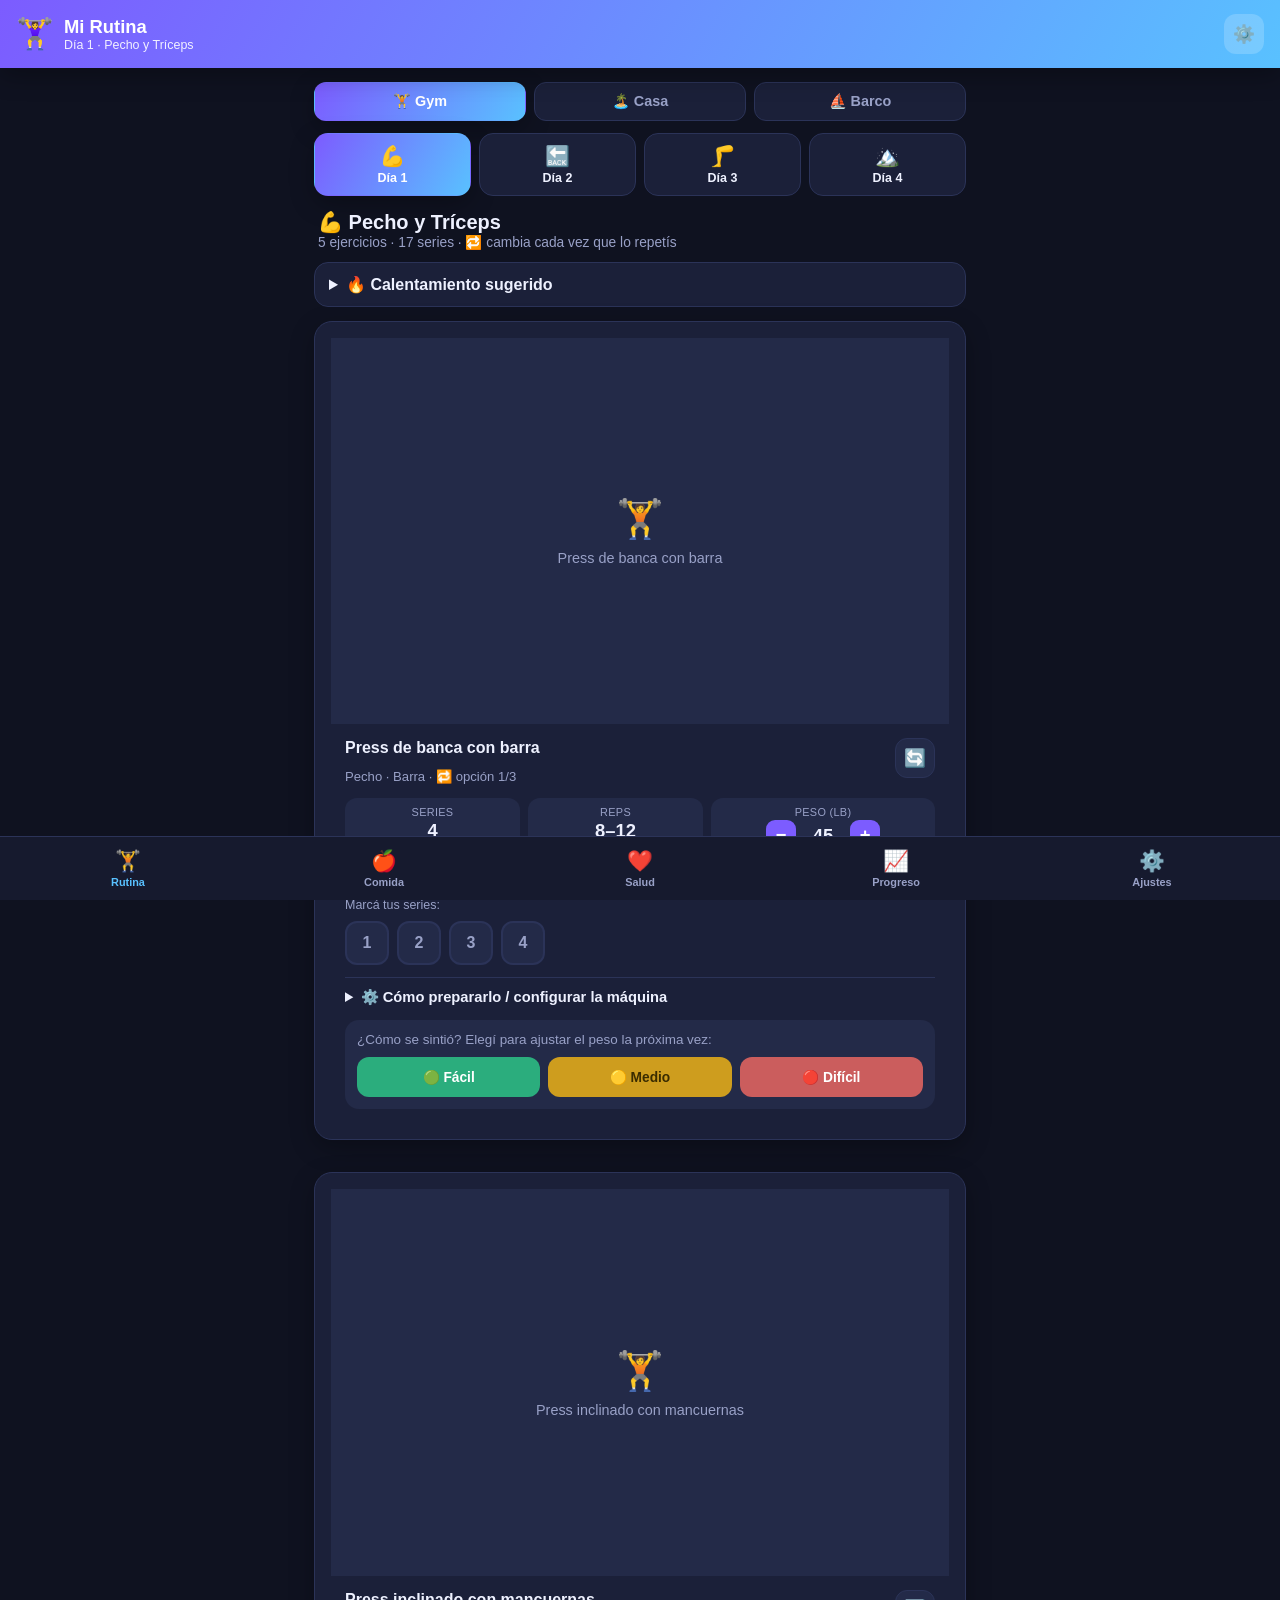
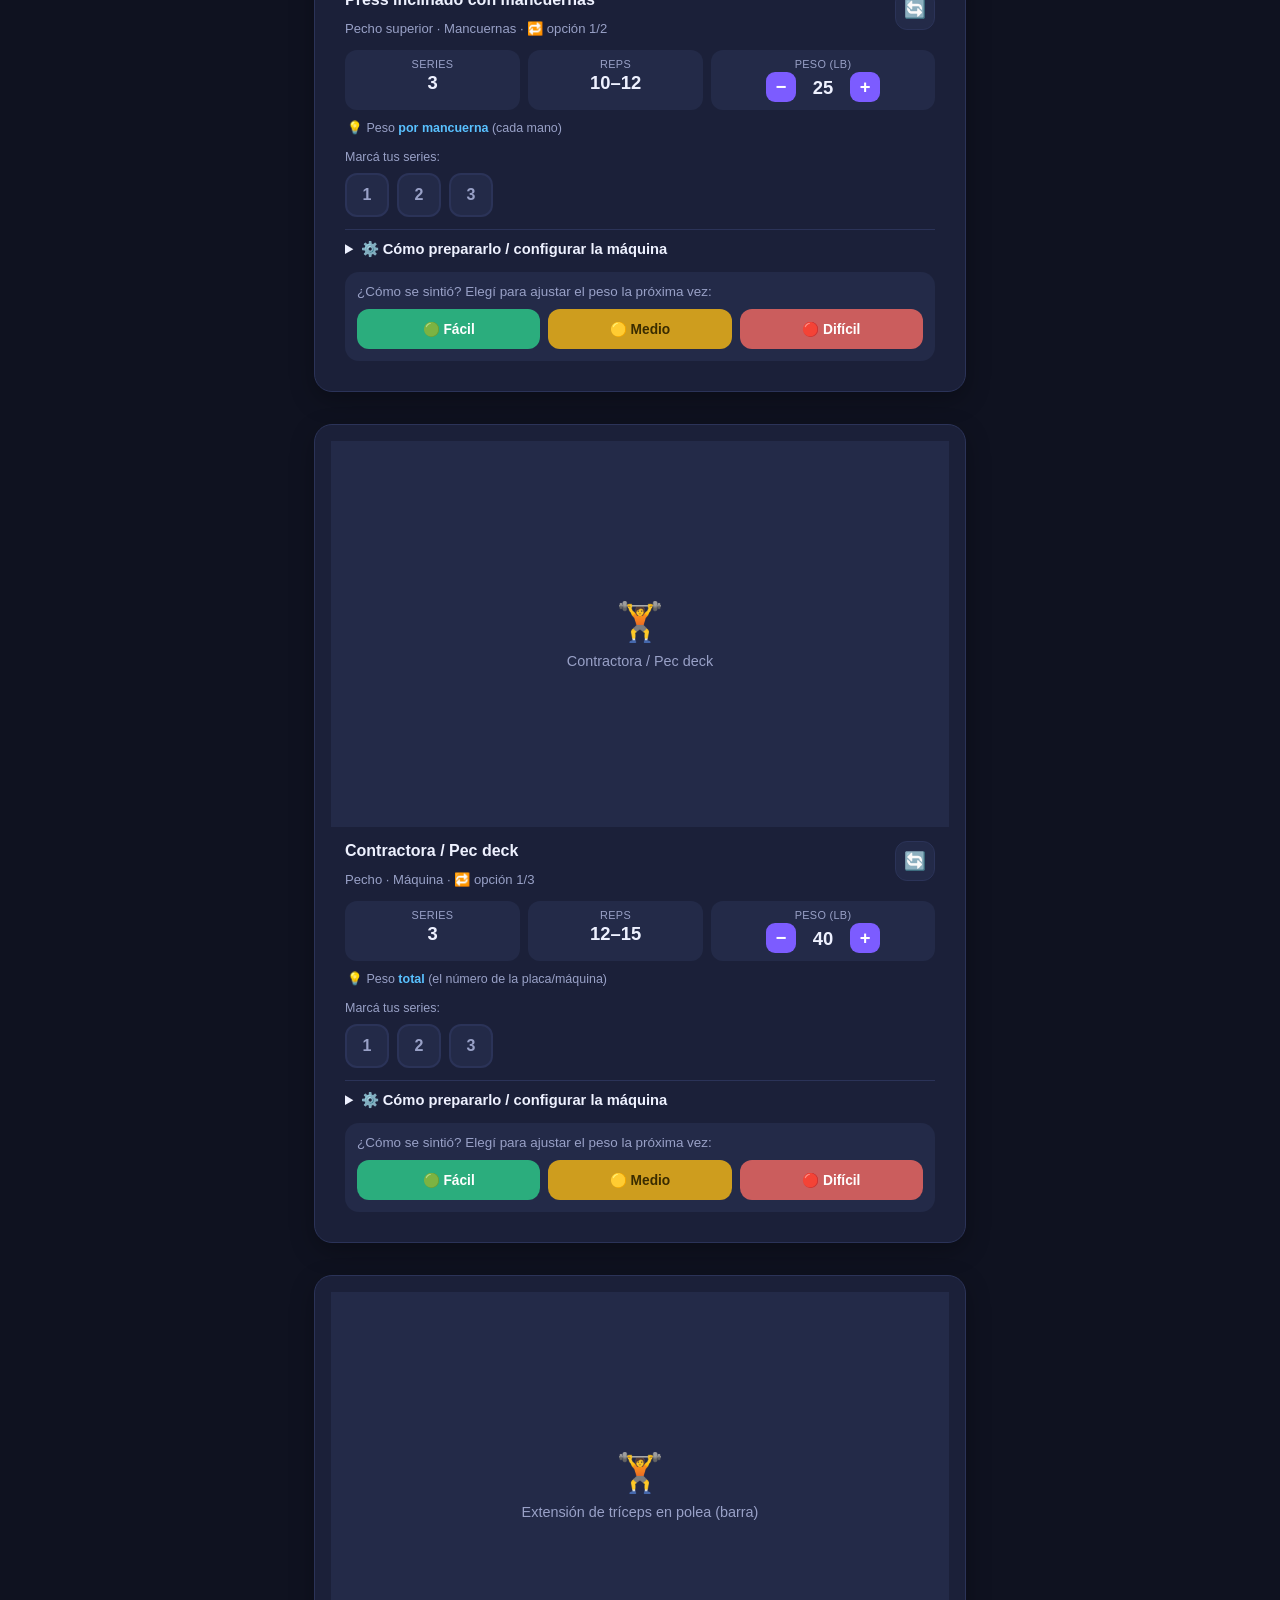
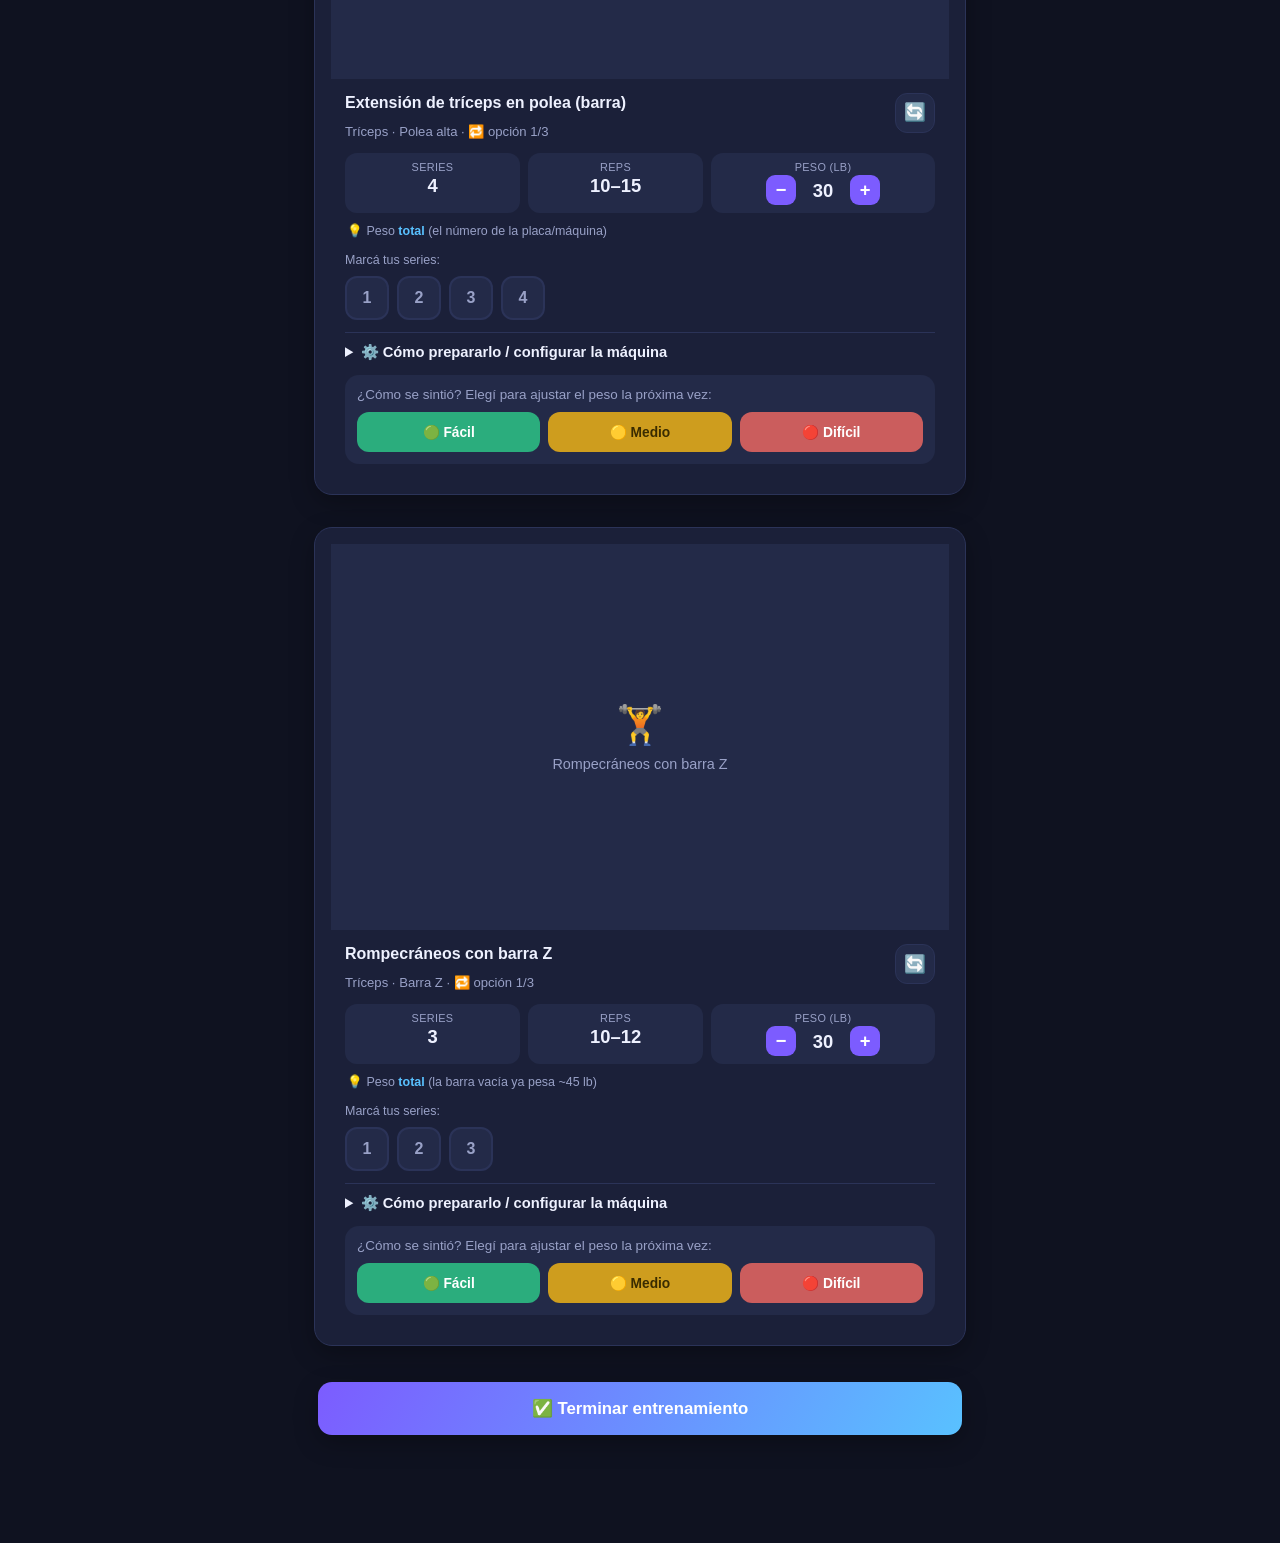
==== commit 62dc7d80: "Agregar rutina "Barco" (solo bandas cerradas + peso corporal) - Tercer modo ⛵ Barco en el selector (" ====
--- a/index.html
+++ b/index.html
@@ -8,7 +8,7 @@
   <link rel="manifest" href="manifest.webmanifest">
   <link rel="icon" href="icon.svg" type="image/svg+xml">
   <link rel="apple-touch-icon" href="icon.svg">
-  <link rel="stylesheet" href="css/styles.css?v=14">
+  <link rel="stylesheet" href="css/styles.css?v=16">
 </head>
 <body>
   <!-- ================= HEADER ================= -->
@@ -32,7 +32,8 @@
   <main id="view-routine" class="view">
     <div class="mode-toggle">
       <button data-mode="gym" class="active">🏋️ Gym</button>
-      <button data-mode="casa">🏝️ En casa</button>
+      <button data-mode="casa">🏝️ Casa</button>
+      <button data-mode="barco">⛵ Barco</button>
     </div>
     <div class="day-tabs" id="dayTabs"></div>
     <div class="day-head" id="dayHead"></div>
@@ -385,7 +386,7 @@
   <!-- Toast -->
   <div id="toast" class="toast hidden"></div>
 
-  <script src="js/data.js?v=14"></script>
-  <script src="js/app.js?v=14"></script>
+  <script src="js/data.js?v=16"></script>
+  <script src="js/app.js?v=16"></script>
 </body>
 </html>
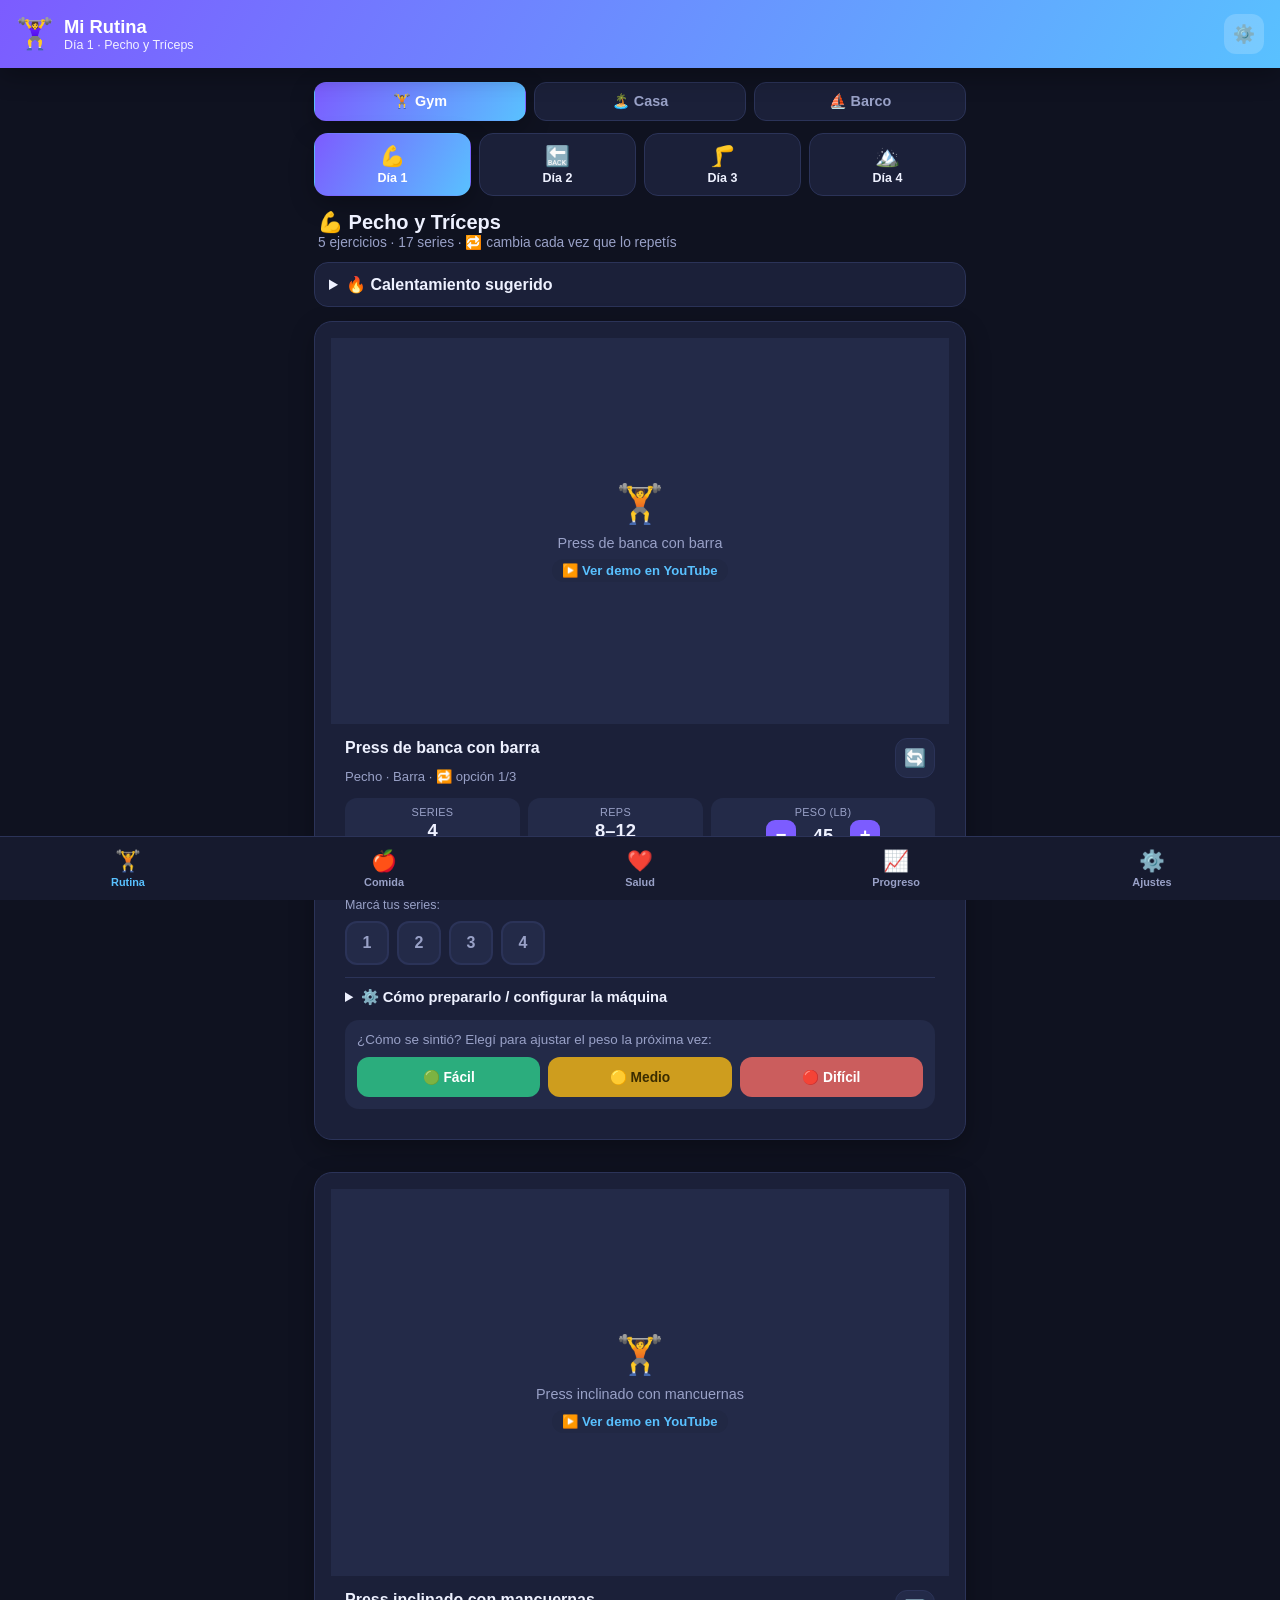
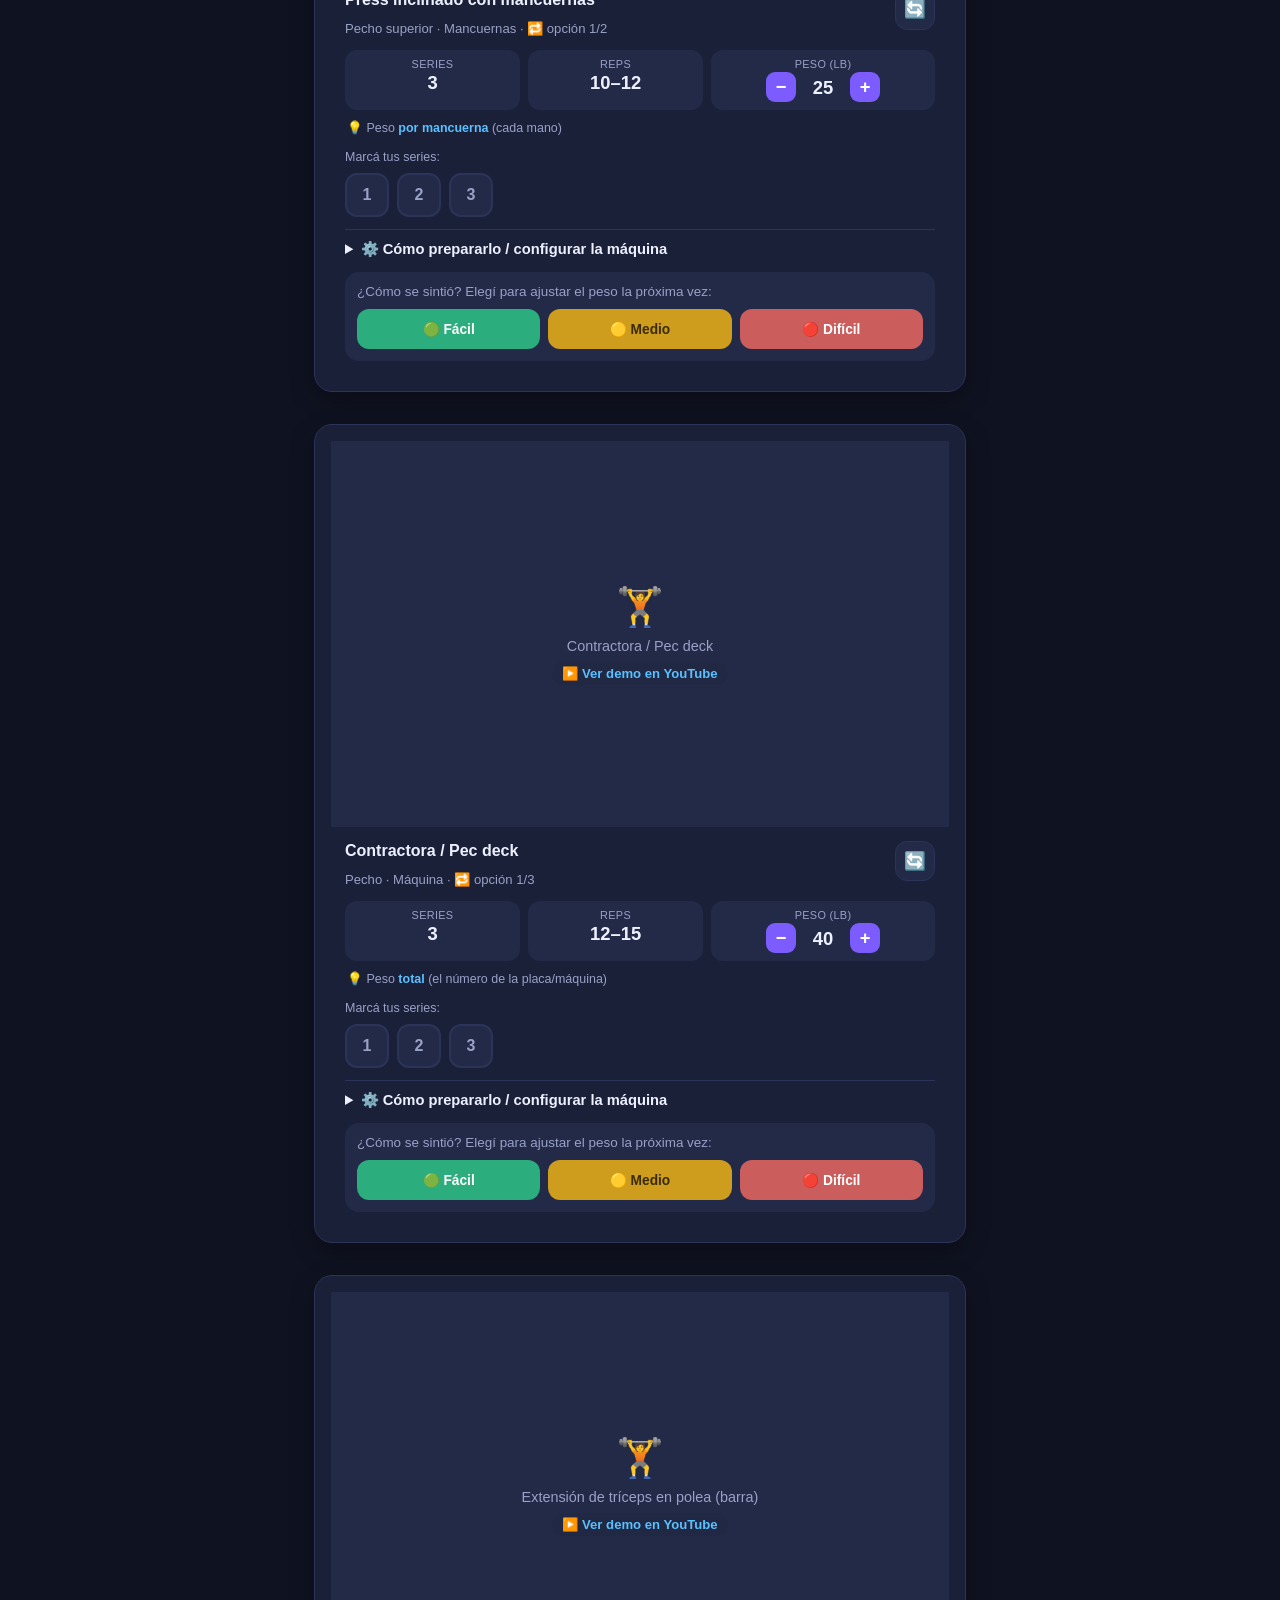
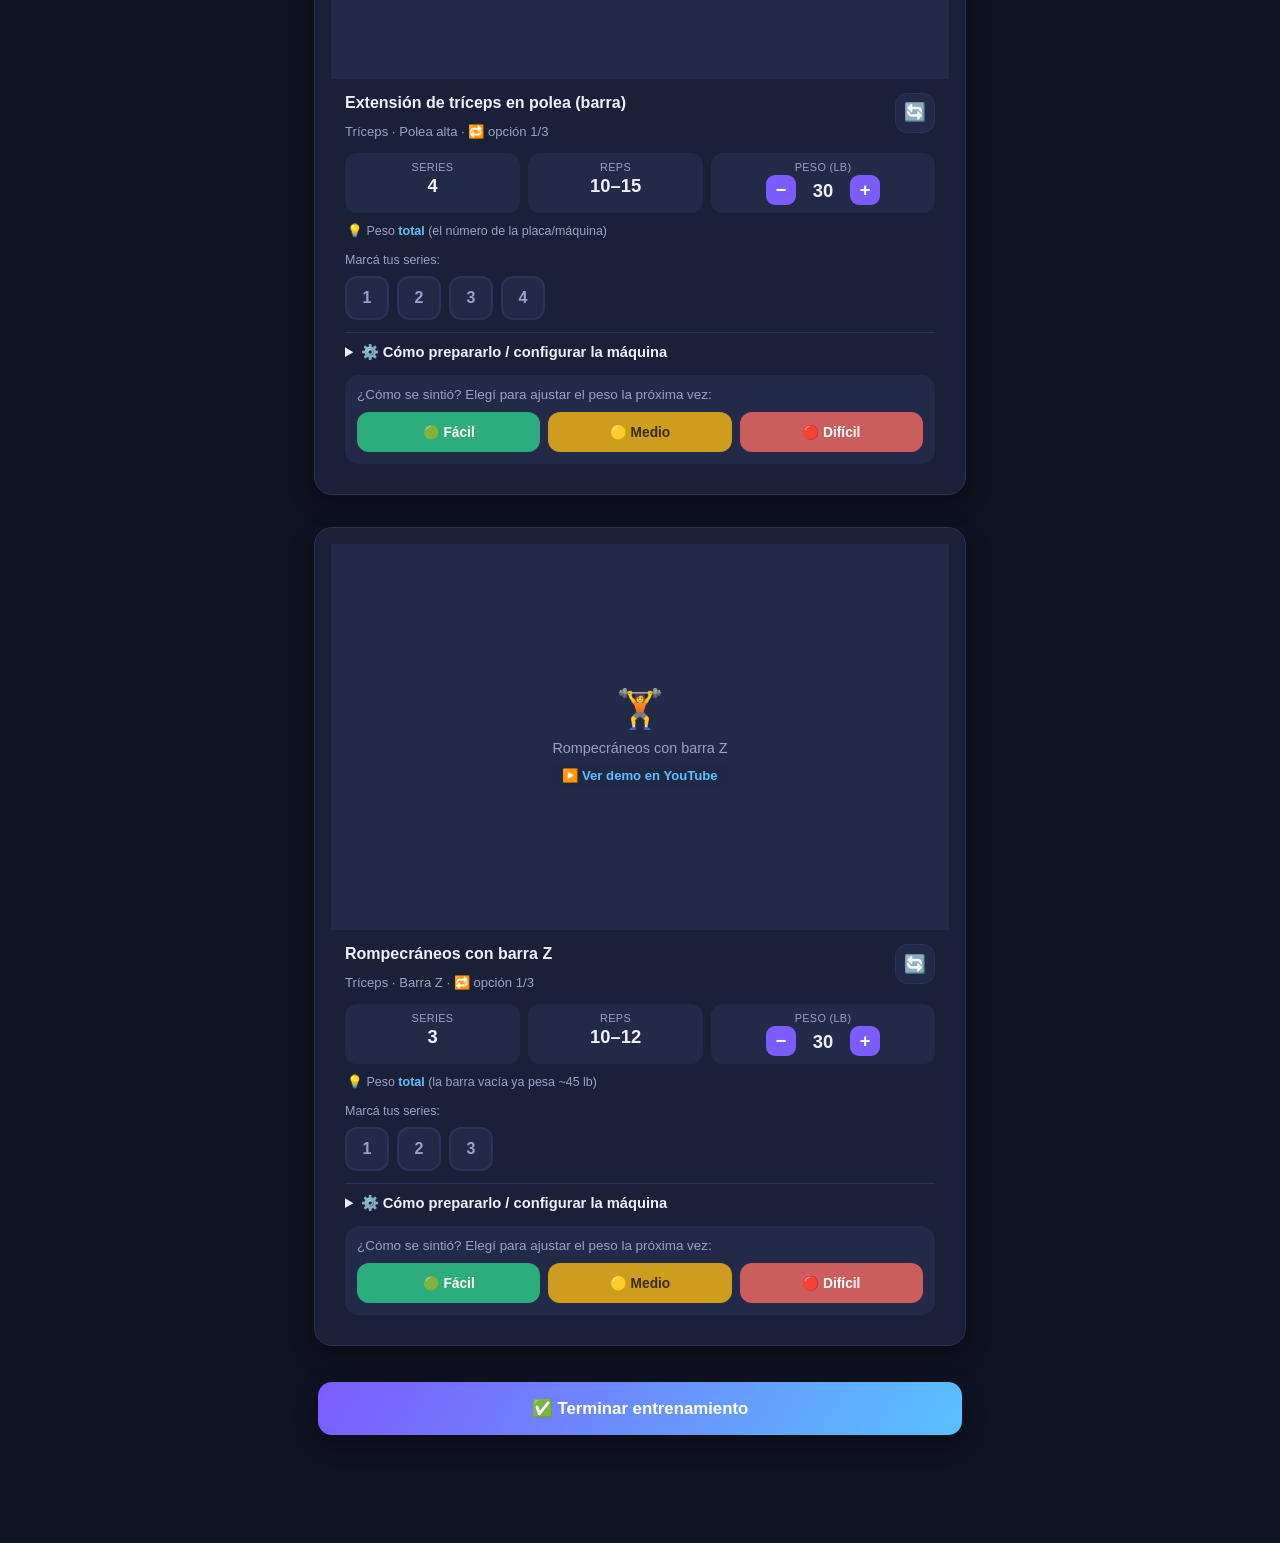
==== commit 0496a655: "Boat routine: more exercises + arm work as mini-band (no long-band GIFs) Lucía's bands are short ful" ====
--- a/index.html
+++ b/index.html
@@ -8,7 +8,7 @@
   <link rel="manifest" href="manifest.webmanifest">
   <link rel="icon" href="icon.svg" type="image/svg+xml">
   <link rel="apple-touch-icon" href="icon.svg">
-  <link rel="stylesheet" href="css/styles.css?v=16">
+  <link rel="stylesheet" href="css/styles.css?v=19">
 </head>
 <body>
   <!-- ================= HEADER ================= -->
@@ -386,7 +386,7 @@
   <!-- Toast -->
   <div id="toast" class="toast hidden"></div>
 
-  <script src="js/data.js?v=16"></script>
-  <script src="js/app.js?v=16"></script>
+  <script src="js/data.js?v=19"></script>
+  <script src="js/app.js?v=19"></script>
 </body>
 </html>
--- a/css/styles.css
+++ b/css/styles.css
@@ -110,6 +110,7 @@
   gap: 8px; background: var(--card2); color: var(--muted); font-size: 2.4rem;
 }
 .gif-fallback span { font-size: .9rem; text-align: center; padding: 0 12px; }
+.gif-fallback .fb-yt { font-size: .82rem; color: var(--accent2); font-weight: 700; text-decoration: none; background: rgba(0,0,0,.06); padding: 4px 10px; border-radius: 999px; }
 .gif.broken img { display: none; }
 .gif.broken .gif-fallback { display: flex; }
 
